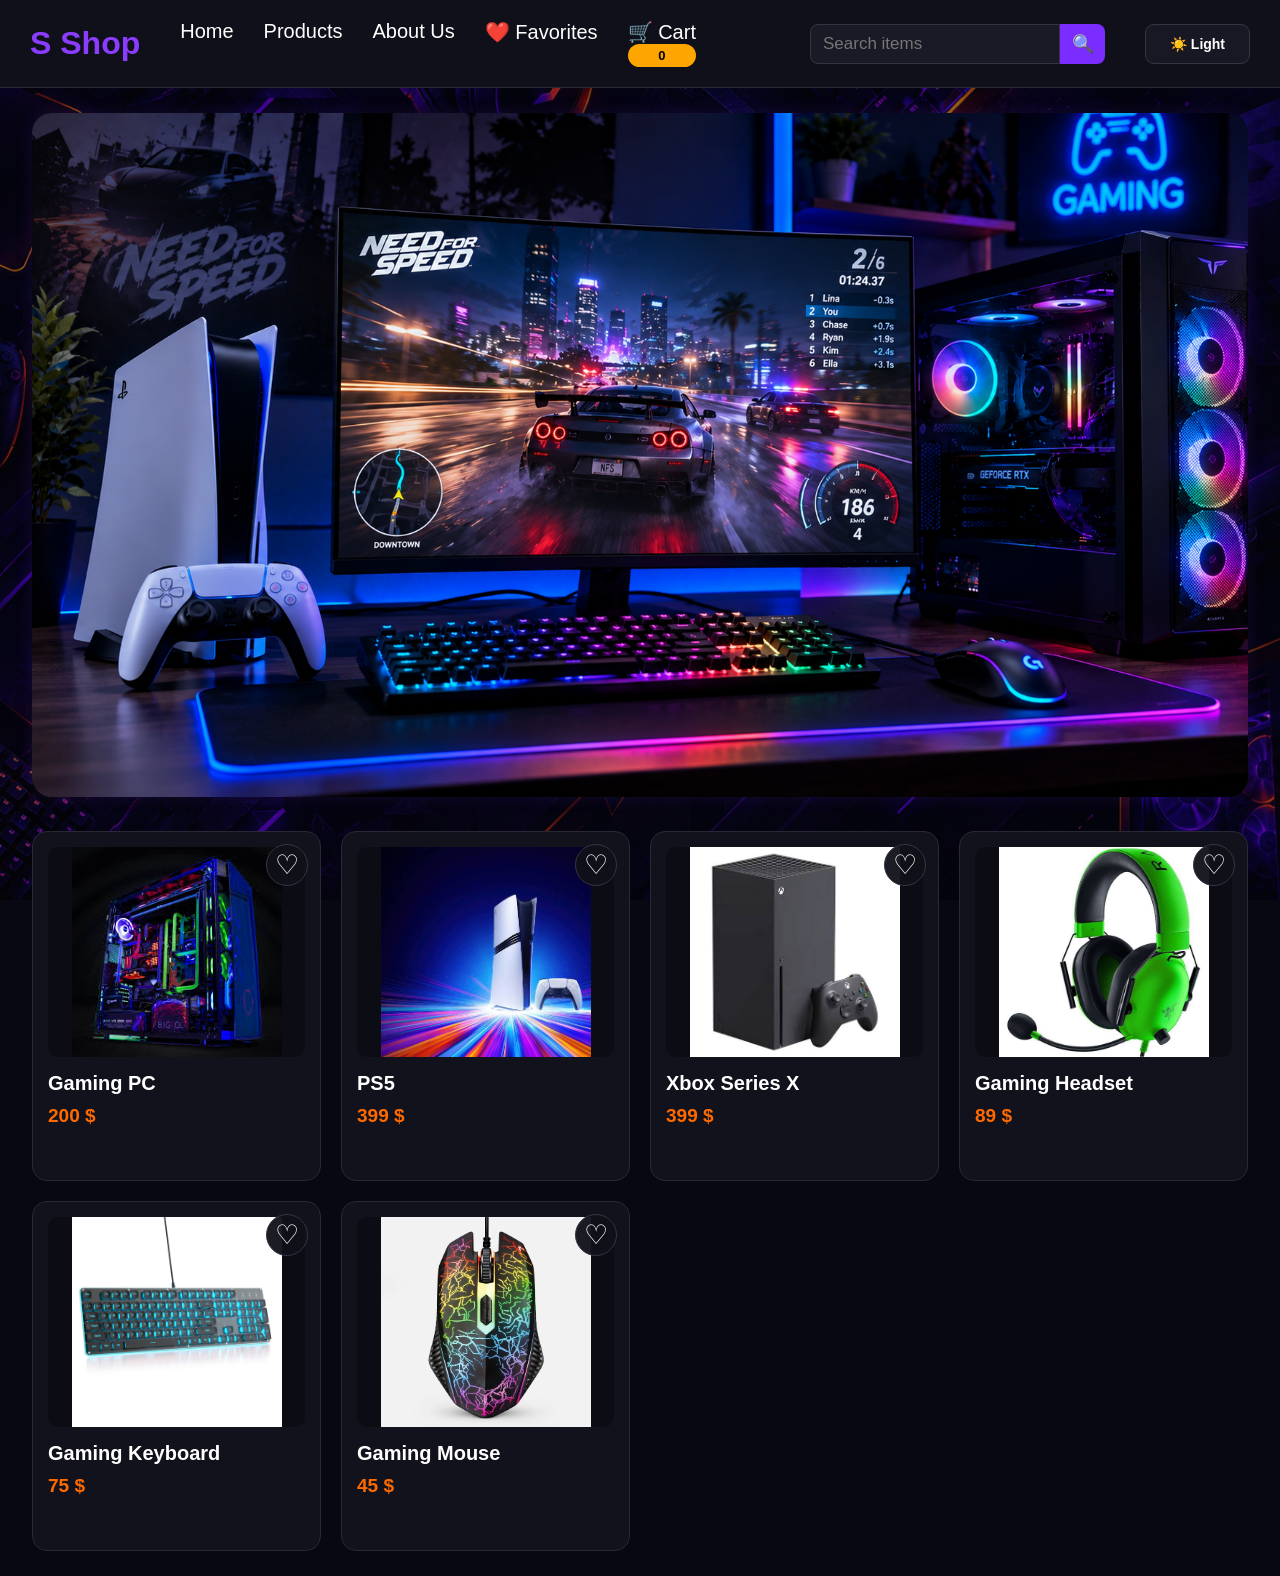
==== index.html @ 045f45ff "Format index.html without minifying code" ====
<!DOCTYPE html>
<html lang="en">

<head>
    <meta charset="UTF-8">
    <meta name="viewport" content="width=device-width, initial-scale=1.0">
    <title>S Shop</title>
    <link rel="stylesheet" href="design.css">
</head>

<body>

    <header class="head">
        <a href="index.html" style="text-decoration: none;">
            <h1>S Shop</h1>
        </a>

        <nav>
            <a href="./index.html">Home</a>
            <a href="./product.html">Products</a>
            <a href="./about.html">About Us</a>
            <a href="./favorite.html">❤️ Favorites</a>
            <a href="./cart.html">
                🛒 Cart
                <span id="cartCount">0</span>
            </a>
        </nav>

        <form class="search-form" id="searchForm">
            <input
                type="search"
                id="searchInput"
                placeholder="Search items"
                autocomplete="off"
            >
            <button type="submit">🔍</button>
        </form>

        <button id="themeToggle" class="theme-toggle" type="button">
            ☀️ Light
        </button>
    </header>

    <main class="main">
        <div>
            <img
                class="hero"
                src="./media/ChatGPT Image Sep 6, 2026, 10_16_27 PM.png"
                alt="S Shop Gaming"
            >
        </div>

        <div class="products" id="products">

            <div
                class="product-card"
                data-name="Gaming PC"
                data-price="200 $"
                data-category="Gaming PC"
                data-description="A powerful gaming PC designed for gaming and everyday use."
                data-stock="In Stock"
                data-rating="4.8"
                data-reviews="124"
                data-shipping="Free Shipping"
                data-warranty="1 Year Warranty"
                data-specs="CPU|High Performance Processor;GPU|Dedicated Gaming Graphics;RAM|16 GB DDR4;Storage|512 GB SSD;Cooling|High Airflow Cooling"
            >
                <button class="favorite-button" type="button">♡</button>
                <img src="./media/pc.jpg" alt="Gaming PC">
                <h2>Gaming PC</h2>
                <p class="price">200 $</p>
            </div>

            <div
                class="product-card"
                data-name="PS5"
                data-price="399 $"
                data-category="Console"
                data-description="PlayStation 5 gaming console with powerful performance, fast loading and a huge game library."
                data-stock="In Stock"
                data-rating="4.9"
                data-reviews="286"
                data-shipping="Free Shipping"
                data-warranty="1 Year Warranty"
                data-specs="CPU|8-Core AMD Zen 2;GPU|AMD RDNA 2;Storage|825 GB SSD;Resolution|Up to 4K;Features|Ray Tracing"
            >
                <button class="favorite-button" type="button">♡</button>
                <img src="./media/PS5.jpg" alt="PS5">
                <h2>PS5</h2>
                <p class="price">399 $</p>
            </div>

            <div
                class="product-card"
                data-name="Xbox Series X"
                data-price="399 $"
                data-category="Console"
                data-description="Xbox Series X with high performance, fast loading and an excellent gaming experience."
                data-stock="In Stock"
                data-rating="4.8"
                data-reviews="211"
                data-shipping="Free Shipping"
                data-warranty="1 Year Warranty"
                data-specs="CPU|8-Core AMD Zen 2;GPU|AMD RDNA 2;Storage|1 TB NVMe SSD;Resolution|Up to 4K;Features|Quick Resume"
            >
                <button class="favorite-button" type="button">♡</button>
                <img src="./media/xbox.jpg" alt="Xbox Series X">
                <h2>Xbox Series X</h2>
                <p class="price">399 $</p>
            </div>

            <div
                class="product-card"
                data-name="Gaming Headset"
                data-price="89 $"
                data-category="Headset"
                data-description="Gaming headset with clear sound, immersive audio and a comfortable design for long gaming sessions."
                data-stock="In Stock"
                data-rating="4.7"
                data-reviews="98"
                data-shipping="Free Shipping"
                data-warranty="1 Year Warranty"
                data-specs="Audio|Stereo Gaming Audio;Connection|3.5 mm / USB;Microphone|Built-in Mic;Lighting|RGB;Comfort|Padded Ear Cups"
            >
                <button class="favorite-button" type="button">♡</button>
                <img src="./media/Headset.jpg" alt="Gaming Headset">
                <h2>Gaming Headset</h2>
                <p class="price">89 $</p>
            </div>

            <div
                class="product-card"
                data-name="Gaming Keyboard"
                data-price="75 $"
                data-category="Keyboard"
                data-description="Mechanical gaming keyboard with RGB lighting, responsive keys and a durable gaming-focused design."
                data-stock="In Stock"
                data-rating="4.8"
                data-reviews="143"
                data-shipping="Free Shipping"
                data-warranty="1 Year Warranty"
                data-specs="Switch|Mechanical;Connection|USB;Lighting|RGB;Layout|Full Size;Keys|Anti-Ghosting"
            >
                <button class="favorite-button" type="button">♡</button>
                <img src="./media/keyboard.jpg" alt="Gaming Keyboard">
                <h2>Gaming Keyboard</h2>
                <p class="price">75 $</p>
            </div>

            <div
                class="product-card"
                data-name="Gaming Mouse"
                data-price="45 $"
                data-category="Mouse"
                data-description="Gaming mouse with an accurate sensor, fast response and a comfortable design for competitive and casual gaming."
                data-stock="In Stock"
                data-rating="4.6"
                data-reviews="87"
                data-shipping="Free Shipping"
                data-warranty="1 Year Warranty"
                data-specs="Sensor|High Precision Sensor;DPI|Up to 6400 DPI;Connection|USB;Buttons|6 Buttons;Lighting|RGB"
            >
                <button class="favorite-button" type="button">♡</button>
                <img src="./media/mouse.jpg" alt="Gaming Mouse">
                <h2>Gaming Mouse</h2>
                <p class="price">45 $</p>
            </div>

        </div>
    </main>

    <div class="popup" id="productPopup" aria-hidden="true">
        <div class="popup-content" role="dialog" aria-modal="true">

            <button class="close-popup" id="closePopup" type="button">✕</button>

            <div class="popup-gallery">
                <div class="popup-image-wrap">
                    <img id="popupImage" src="" alt="Product">
                </div>

                <div class="popup-mini-info">
                    <span class="popup-badge">S SHOP PRODUCT</span>
                    <span class="popup-stock" id="popupStock">● In Stock</span>
                </div>
            </div>

            <div class="popup-info">

                <div class="popup-heading">
                    <div>
                        <p class="popup-category-label" id="popupCategory"></p>
                        <h2 id="popupName"></h2>
                    </div>

                    <div class="popup-rating-summary">
                        <strong id="popupRating">0</strong>
                        <span>★</span>
                        <small id="popupReviews">(0 reviews)</small>
                    </div>
                </div>

                <p class="popup-price" id="popupPrice"></p>
                <p class="popup-description" id="popupDescription"></p>

                <div class="popup-service-row">

                    <div class="service-card">
                        <span>🚚</span>
                        <div>
                            <strong id="popupShipping">Free Shipping</strong>
                            <small>Fast delivery</small>
                        </div>
                    </div>

                    <div class="service-card">
                        <span>🛡️</span>
                        <div>
                            <strong id="popupWarranty">Warranty</strong>
                            <small>Product protection</small>
                        </div>
                    </div>

                    <div class="service-card">
                        <span>🔒</span>
                        <div>
                            <strong>Secure Payment</strong>
                            <small>Safe checkout</small>
                        </div>
                    </div>

                </div>

                <section class="specifications">
                    <div class="section-title">
                        <h3>⚙ Specifications</h3>
                        <span>Product Details</span>
                    </div>

                    <div class="spec-grid" id="popupSpecs"></div>
                </section>

                <section class="rating-section">
                    <div class="section-title">
                        <h3>⭐ Rate this product</h3>
                        <span id="ratingText">No rating yet</span>
                    </div>

                    <div class="stars" id="ratingStars">
                        <button type="button" data-rating="1">★</button>
                        <button type="button" data-rating="2">★</button>
                        <button type="button" data-rating="3">★</button>
                        <button type="button" data-rating="4">★</button>
                        <button type="button" data-rating="5">★</button>
                    </div>
                </section>

                <div class="popup-actions">
                    <button
                        class="favorite-popup-button"
                        id="favoritePopupButton"
                        type="button"
                    >
                        ♡ Add to Favorites
                    </button>

                    <button
                        class="buy-button"
                        id="addToCartButton"
                        type="button"
                    >
                        🛒 Add to Cart
                    </button>
                </div>

                <div class="popup-bottom-note">
                    <span>✓ Genuine Product</span>
                    <span>✓ Easy Returns</span>
                    <span>✓ Customer Support</span>
                </div>

            </div>
        </div>
    </div>

    <script>
const products = document.querySelectorAll(".product-card");
const popup = document.getElementById("productPopup");
const cartCount = document.getElementById("cartCount");
const pi = (id) => document.getElementById(id);

const popupImage = pi("popupImage");
const popupName = pi("popupName");
const popupPrice = pi("popupPrice");
const popupCategory = pi("popupCategory");
const popupDescription = pi("popupDescription");
const popupStock = pi("popupStock");
const popupRating = pi("popupRating");
const popupReviews = pi("popupReviews");
const popupShipping = pi("popupShipping");
const popupWarranty = pi("popupWarranty");
const popupSpecs = pi("popupSpecs");
const favoritePopupButton = pi("favoritePopupButton");
const addToCartButton = pi("addToCartButton");
const ratingText = pi("ratingText");
const stars = document.querySelectorAll("#ratingStars button");

let favorites = JSON.parse(localStorage.getItem("sShopFavorites")) || [];
let cart = JSON.parse(localStorage.getItem("sShopCart")) || [];
let ratings = JSON.parse(localStorage.getItem("sShopRatings")) || {};
let current = null;

function fav(name) {
    return favorites.some((item) =>
        typeof item === "string" ? item === name : item.name === name
    );
}

function updateFav() {
    products.forEach((product) => {
        const active = fav(product.dataset.name);
        const button = product.querySelector(".favorite-button");

        button.textContent = active ? "♥" : "♡";
        button.classList.toggle("favorite-active", active);
    });

    if (current) {
        const active = fav(current.dataset.name);

        favoritePopupButton.textContent = active
            ? "♥ Remove from Favorites"
            : "♡ Add to Favorites";

        favoritePopupButton.classList.toggle("favorite-active", active);
    }
}

function toggleFav(product) {
    const name = product.dataset.name;

    if (fav(name)) {
        favorites = favorites.filter((item) =>
            typeof item === "string" ? item !== name : item.name !== name
        );
    } else {
        favorites.push({
            name,
            price: product.dataset.price,
            category: product.dataset.category,
            description: product.dataset.description,
            image: product.querySelector("img").src
        });
    }

    localStorage.setItem("sShopFavorites", JSON.stringify(favorites));
    updateFav();
}

function renderSpecs(product) {
    popupSpecs.innerHTML = "";

    (product.dataset.specs || "").split(";").forEach((spec) => {
        const parts = spec.split("|");
        const item = document.createElement("div");

        item.className = "spec-item";
        item.innerHTML = "<span></span><strong></strong>";

        item.firstChild.textContent = parts[0];
        item.lastChild.textContent = parts.slice(1).join("|");

        popupSpecs.appendChild(item);
    });
}

function updateRating() {
    if (!current) {
        return;
    }

    const rating = Number(ratings[current.dataset.name] || 0);

    stars.forEach((star) => {
        star.classList.toggle(
            "active",
            Number(star.dataset.rating) <= rating
        );
    });

    ratingText.textContent = rating
        ? `Your rating: ${rating} / 5`
        : "No rating yet";
}

function openProduct(product) {
    current = product;

    popupImage.src = product.querySelector("img").src;
    popupName.textContent = product.dataset.name;
    popupPrice.textContent = product.dataset.price;
    popupCategory.textContent = "Category / " + product.dataset.category;
    popupDescription.textContent = product.dataset.description;
    popupStock.textContent = "● " + (product.dataset.stock || "In Stock");
    popupRating.textContent = product.dataset.rating || "0";
    popupReviews.textContent = "(" + (product.dataset.reviews || "0") + " reviews)";
    popupShipping.textContent =
        product.dataset.shipping || "Standard Shipping";
    popupWarranty.textContent =
        product.dataset.warranty || "Warranty Included";

    renderSpecs(product);
    updateFav();
    updateRating();

    popup.classList.add("active");
    popup.setAttribute("aria-hidden", "false");
    document.body.classList.add("popup-open");
}

function closePopup() {
    popup.classList.remove("active");
    popup.setAttribute("aria-hidden", "true");
    document.body.classList.remove("popup-open");
    current = null;
}

products.forEach((product) => {
    product.onclick = () => openProduct(product);

    product.querySelector(".favorite-button").onclick = (event) => {
        event.stopPropagation();
        toggleFav(product);
    };
});

favoritePopupButton.onclick = (event) => {
    event.stopPropagation();

    if (current) {
        toggleFav(current);
    }
};

stars.forEach((star) => {
    star.onclick = (event) => {
        event.stopPropagation();

        if (current) {
            ratings[current.dataset.name] = Number(star.dataset.rating);

            localStorage.setItem(
                "sShopRatings",
                JSON.stringify(ratings)
            );

            updateRating();
        }
    };
});

addToCartButton.onclick = (event) => {
    event.stopPropagation();

    if (!current) {
        return;
    }

    const oldItem = cart.find(
        (item) => item.name === current.dataset.name
    );

    if (oldItem) {
        oldItem.quantity++;
    } else {
        cart.push({
            name: current.dataset.name,
            price: current.dataset.price,
            category: current.dataset.category,
            description: current.dataset.description,
            image: current.querySelector("img").src,
            quantity: 1
        });
    }

    localStorage.setItem("sShopCart", JSON.stringify(cart));

    cartCount.textContent = cart.reduce(
        (total, item) => total + (Number(item.quantity) || 0),
        0
    );

    const originalText = addToCartButton.textContent;

    addToCartButton.textContent = "✓ Added to Cart";

    setTimeout(() => {
        addToCartButton.textContent = originalText;
    }, 1200);
};

pi("closePopup").onclick = closePopup;

popup.onclick = (event) => {
    if (event.target === popup) {
        closePopup();
    }
};

document.addEventListener("keydown", (event) => {
    if (
        event.key === "Escape" &&
        popup.classList.contains("active")
    ) {
        closePopup();
    }
});

cartCount.textContent = cart.reduce(
    (total, item) => total + (Number(item.quantity) || 0),
    0
);

updateFav();

document.getElementById("searchForm").onsubmit = (event) => {
    event.preventDefault();

    const query = document.getElementById("searchInput").value.trim();

    location.href = query
        ? "product.html?search=" + encodeURIComponent(query)
        : "product.html";
};
    </script>

    <script src="theme.js"></script>

</body>
</html>
---- design.css ----
/* =========================
   GENERAL
========================= */

* {
    box-sizing: border-box;
}

html {
    scroll-behavior: smooth;
    min-height: 100%;
    background-color: #080812;
    background-image:
        linear-gradient(rgba(8, 8, 18, 0.38), rgba(8, 8, 18, 0.38)),
        url("./media/background.png");
    background-size: cover;
    background-position: center;
    background-repeat: no-repeat;
    background-attachment: fixed;
}

body {
    margin: 0;
    padding: 0;
    min-height: 100vh;
    background: transparent;
    color: white;
    font-family: Arial, sans-serif;
}

body.popup-open {
    overflow: hidden;
}

/* =========================
   HEADER
========================= */

.head {
    display: flex;
    align-items: center;
    gap: 40px;
    padding: 20px 30px;
    background-color: #10101a;
    border-bottom: 1px solid #292936;
}

.head h1 {
    margin: 0;
    font-size: 32px;
    color: #8b3dff;
}

.head nav {
    display: flex;
    gap: 30px;
}

.head nav a {
    color: white;
    text-decoration: none;
    font-size: 20px;
    transition: color 0.15s ease;
}

.head nav a:hover {
    color: #ff6a00;
}

/* =========================
   SEARCH
========================= */

.search-form {
    margin-left: auto;
    display: flex;
    align-items: center;
}

.search-form input {
    width: 250px;
    height: 40px;
    padding: 8px 12px;
    font-size: 17px;
    color: white;
    background-color: #1a1a26;
    border: 1px solid #343445;
    border-radius: 8px 0 0 8px;
    outline: none;
}

.search-form input:focus {
    border-color: #8b3dff;
}

.search-form button {
    width: 45px;
    height: 40px;
    font-size: 18px;
    color: white;
    background-color: #7b2cff;
    border: none;
    border-radius: 0 8px 8px 0;
    cursor: pointer;
    transition: background-color 0.15s ease;
}

.search-form button:hover {
    background-color: #ff6a00;
}

/* =========================
   MAIN
========================= */

main,
.main {
    width: 95%;
    max-width: 1500px;
    margin: 25px auto;
}

/* =========================
   HERO
========================= */

.hero {
    width: 100%;
    overflow: hidden;
    border-radius: 20px;
    box-shadow: 0 0 18px rgba(139, 61, 255, 0.12);
}

.hero img {
    display: block;
    width: 100%;
    height: 500px;
    object-fit: cover;
    border-radius: 20px;
    transition: transform 0.2s ease;
}

.hero img:hover {
    transform: scale(1.01);
}

/* =========================
   PRODUCTS
========================= */

.products {
    display: grid;
    grid-template-columns: repeat(auto-fit, minmax(230px, 1fr));
    gap: 20px;
    margin-top: 30px;
}

.product-card {
    position: relative;
    height: 350px;
    padding: 15px;
    display: flex;
    flex-direction: column;
    background-color: #12121c;
    border: 1px solid #292936;
    border-radius: 15px;
    overflow: hidden;
    cursor: pointer;
    transition: transform 0.18s ease, border-color 0.18s ease;
}

.product-card:hover {
    transform: translateY(-5px);
    border-color: #8b3dff;
    box-shadow: 0 0 14px rgba(138, 43, 226, 0.35);
}

.product-card img {
    width: 100%;
    height: 210px;
    object-fit: contain;
    background-color: #0c0c14;
    border-radius: 10px;
    transition: transform 0.18s ease;
}

.product-card:hover img {
    transform: scale(1.03);
}

.product-card h2 {
    margin: 15px 0 0;
    font-size: 20px;
    color: white;
}

.product-card .price {
    margin: 10px 0 0;
    font-size: 19px;
    font-weight: bold;
    color: #ff6a00;
}

/* =========================
   FAVORITE BUTTON
========================= */

.favorite-button {
    position: absolute;
    top: 12px;
    right: 12px;
    width: 42px;
    height: 42px;
    display: flex;
    align-items: center;
    justify-content: center;
    padding: 0;
    border: 1px solid #343445;
    border-radius: 50%;
    background: rgba(16, 16, 26, 0.95);
    color: white;
    font-size: 27px;
    line-height: 1;
    cursor: pointer;
    z-index: 50;
    transition: transform 0.15s ease, background-color 0.15s ease,
        border-color 0.15s ease, color 0.15s ease;
}

.favorite-button:hover {
    background: #7b2cff;
    border-color: #8a2be2;
    transform: scale(1.06);
}

.favorite-button.favorite-active {
    background: #181824;
    border-color: #ff3b3b;
    color: #ff3b3b;
    text-shadow: 0 0 6px rgba(255, 59, 59, 0.55);
}

.favorite-button.favorite-active:hover {
    background: #7b2cff;
    border-color: #ff3b3b;
    color: #ff3b3b;
    transform: scale(1.06);
}

.favorite-button:active {
    transform: scale(0.92);
}

/* =========================
   CATEGORY MENU
========================= */

.products-menu {
    position: relative;
    display: inline-block;
    font-size: xx-large;
    font-weight: bolder;
    text-align: left;
}

.products-btn {
    padding: 10px;
    background: none;
    border: none;
    color: white;
    font-size: x-large;
    font-weight: bold;
    text-align: left;
    cursor: pointer;
}

.products-panel {
    display: none;
    position: absolute;
    top: 100%;
    left: 0;
    width: 190px;
    padding: 8px;
    background: #11111c;
    border: 1px solid #8a2be2;
    border-radius: 10px;
    box-shadow: 0 0 12px rgba(138, 43, 226, 0.25);
    z-index: 1000;
}

.products-panel a {
    display: block;
    padding: 10px;
    color: white;
    font-size: large;
    text-decoration: none;
    border-radius: 7px;
}

.products-panel a:hover {
    background: #8a2be2;
}

.products-panel.show {
    display: block;
}

/* =========================
   LARGE PRODUCT POPUP
========================= */

.popup {
    position: fixed;
    inset: 0;
    width: 100%;
    height: 100%;
    display: none;
    justify-content: center;
    align-items: center;
    padding: 30px;
    background: rgba(0, 0, 0, 0.86);
    z-index: 9999;
}

.popup.active {
    display: flex;
}

.popup-content {
    position: relative;
    width: min(1120px, 94vw);
    max-height: 92vh;
    display: grid;
    grid-template-columns: 390px minmax(0, 1fr);
    gap: 34px;
    padding: 38px;
    overflow-y: auto;
    background: linear-gradient(145deg, #151522, #0e0e17);
    border: 2px solid #8a2be2;
    border-radius: 24px;
    color: white;
    box-shadow: 0 0 28px rgba(138, 43, 226, 0.5);
    animation: popupOpen 0.2s ease;
}

.popup-content::-webkit-scrollbar {
    width: 8px;
}

.popup-content::-webkit-scrollbar-track {
    background: #0b0b12;
    border-radius: 10px;
}

.popup-content::-webkit-scrollbar-thumb {
    background: #6f2bdc;
    border-radius: 10px;
}

@keyframes popupOpen {
    from {
        opacity: 0;
        transform: scale(0.94) translateY(10px);
    }

    to {
        opacity: 1;
        transform: scale(1) translateY(0);
    }
}

.popup-gallery {
    min-width: 0;
}

.popup-image-wrap {
    width: 100%;
    height: 390px;
    display: flex;
    align-items: center;
    justify-content: center;
    padding: 18px;
    background: radial-gradient(circle at center, #252536 0%, #101019 70%);
    border: 1px solid #303044;
    border-radius: 20px;
}

.popup-content > .popup-gallery img,
.popup-image-wrap img {
    width: 100%;
    height: 100%;
    object-fit: contain;
    border-radius: 14px;
}

.popup-mini-info {
    display: flex;
    justify-content: space-between;
    align-items: center;
    gap: 10px;
    margin-top: 14px;
}

.popup-badge {
    padding: 6px 10px;
    border: 1px solid #53328d;
    border-radius: 999px;
    background: rgba(123, 44, 255, 0.12);
    color: #c39cff;
    font-size: 11px;
    font-weight: bold;
    letter-spacing: 0.8px;
}

.popup-stock {
    color: #6cff9b;
    font-size: 13px;
    font-weight: bold;
}

.popup-info {
    min-width: 0;
}

.popup-heading {
    display: flex;
    align-items: flex-start;
    justify-content: space-between;
    gap: 20px;
}

.popup-category-label {
    margin: 0 0 7px;
    color: #b56cff;
    font-size: 14px;
    font-weight: bold;
}

.popup-info h2 {
    margin: 0;
    font-size: clamp(30px, 4vw, 42px);
    line-height: 1.1;
    color: white;
    text-shadow: 0 0 8px rgba(138, 43, 226, 0.7);
}

.popup-rating-summary {
    min-width: 125px;
    padding: 10px 13px;
    text-align: center;
    background: #191925;
    border: 1px solid #343445;
    border-radius: 12px;
}

.popup-rating-summary strong {
    font-size: 22px;
}

.popup-rating-summary span {
    color: #ffd700;
    font-size: 21px;
}

.popup-rating-summary small {
    display: block;
    margin-top: 3px;
    color: #999;
    font-size: 11px;
}

.popup-price {
    margin: 18px 0 12px;
    font-size: 32px;
    font-weight: bold;
    color: #ff6a00;
}

.popup-description {
    margin: 0;
    color: #d3d3dc;
    font-size: 16px;
    line-height: 1.7;
}

.popup-service-row {
    display: grid;
    grid-template-columns: repeat(3, 1fr);
    gap: 10px;
    margin-top: 22px;
}

.service-card {
    min-height: 70px;
    display: flex;
    align-items: center;
    gap: 10px;
    padding: 12px;
    background: #171722;
    border: 1px solid #292936;
    border-radius: 12px;
}

.service-card > span {
    font-size: 22px;
}

.service-card strong {
    display: block;
    color: white;
    font-size: 12px;
}

.service-card small {
    display: block;
    margin-top: 4px;
    color: #8e8e9c;
    font-size: 10px;
}

.specifications {
    margin-top: 22px;
}

.section-title {
    display: flex;
    align-items: center;
    justify-content: space-between;
    gap: 15px;
    margin-bottom: 11px;
}

.section-title h3 {
    margin: 0;
    font-size: 18px;
}

.section-title > span {
    color: #8f8f9d;
    font-size: 12px;
}

.spec-grid {
    display: grid;
    grid-template-columns: repeat(2, minmax(0, 1fr));
    gap: 8px;
}

.spec-item {
    display: flex;
    justify-content: space-between;
    align-items: center;
    gap: 15px;
    min-height: 45px;
    padding: 9px 12px;
    background: #151520;
    border: 1px solid #292936;
    border-radius: 9px;
}

.spec-item span {
    color: #91919e;
    font-size: 12px;
}

.spec-item strong {
    color: #f1f1f5;
    font-size: 12px;
    text-align: right;
}

.close-popup {
    position: absolute;
    top: 14px;
    right: 15px;
    width: 42px;
    height: 42px;
    border: 1px solid #343445;
    border-radius: 50%;
    background: rgba(10, 10, 16, 0.85);
    color: white;
    font-size: 23px;
    cursor: pointer;
    z-index: 20;
    transition: background-color 0.15s ease, transform 0.15s ease,
        border-color 0.15s ease;
}

.close-popup:hover {
    background: #8a2be2;
    border-color: #a765ff;
    transform: rotate(90deg);
}

/* =========================
   RATING
========================= */

.rating-section {
    margin-top: 20px;
    padding: 15px;
    border-radius: 12px;
    background: rgba(255, 255, 255, 0.05);
    text-align: center;
}

.rating-section .section-title {
    margin-bottom: 8px;
}

.rating-section h3 {
    color: white;
    font-size: 18px;
}

.stars {
    display: flex;
    justify-content: center;
    gap: 5px;
}

.stars button {
    border: none;
    background: transparent;
    color: #555;
    font-size: 31px;
    cursor: pointer;
    padding: 0;
    transition: color 0.2s ease, transform 0.2s ease;
}

.stars button:hover {
    color: #ffd700;
    transform: scale(1.15);
}

.stars button.active {
    color: #ffd700;
}

#ratingText {
    margin: 0;
    color: #aaa;
    font-size: 13px;
}

/* =========================
   POPUP ACTIONS
========================= */

.popup-actions {
    display: grid;
    grid-template-columns: 1fr 1fr;
    gap: 10px;
    width: 100%;
    margin-top: 16px;
    
}

.buy-button,
.favorite-popup-button {
    min-height: 50px;
    padding: 12px 18px;
    border-radius: 9px;
    font-size: 15px;
    font-weight: bold;
    cursor: pointer;
    transition: background-color 0.15s ease, color 0.15s ease,
        border-color 0.15s ease, transform 0.15s ease;
}

.buy-button {
    border: none;
    background: orange;
    color: black;
}

.buy-button:hover {
    background: #8a2be2;
    color: white;
    transform: translateY(-2px);
}

.buy-button.cart-added {
    background: #4be37a;
    color: #07100a;
}

.favorite-popup-button {
    border: 1px solid #343445;
    background: #181824;
    color: white;
}

.favorite-popup-button:hover,
.favorite-popup-button.favorite-active {
    background: #7b2cff;
    border-color: #8a2be2;
    color: white;
    transform: translateY(-2px);
}

.popup-bottom-note {
    display: flex;
    flex-wrap: wrap;
    justify-content: center;
    gap: 16px;
    margin-top: 14px;
    color: #8f8f9d;
    font-size: 11px;
}

/* =========================
   SHOPPING CART LINK
========================= */

.cart-link {
    display: flex;
    align-items: center;
    gap: 7px;
    padding: 9px 14px;
    color: white;
    text-decoration: none;
    font-size: 17px;
    font-weight: bold;
    background: #181824;
    border: 1px solid #343445;
    border-radius: 9px;
    transition: background-color 0.15s ease, border-color 0.15s ease,
        transform 0.15s ease;
}

.cart-link:hover {
    color: white;
    background: #7b2cff;
    border-color: #8a2be2;
    transform: translateY(-2px);
}

#cartCount {
    min-width: 23px;
    height: 23px;
    display: flex;
    align-items: center;
    justify-content: center;
    padding: 0 6px;
    background: orange;
    color: black;
    border-radius: 50px;
    font-size: 13px;
    font-weight: bold;
}

/* =========================
   NO RESULTS
========================= */

.no-results {
    display: none;
    font-size: xx-large;
    text-align: center;
    padding: 50px 10px;
}

/* =========================
   CART
========================= */

.cart-main {
    width: 95%;
    max-width: 1200px;
    margin: 40px auto;
}

.cart-title {
    margin-bottom: 30px;
    font-size: 35px;
    color: white;
    text-shadow: 0 0 8px #8a2be2;
}

.cart-items {
    display: flex;
    flex-direction: column;
    gap: 18px;
}

.cart-item {
    min-height: 130px;
    display: flex;
    align-items: center;
    gap: 20px;
    padding: 18px;
    background: #12121c;
    border: 1px solid #292936;
    border-radius: 15px;
    transition: border-color 0.15s ease, transform 0.15s ease;
}

.cart-item:hover {
    border-color: #8a2be2;
    transform: translateY(-2px);
    box-shadow: 0 0 12px rgba(138, 43, 226, 0.2);
}

.cart-item-image {
    width: 110px;
    height: 100px;
    padding: 7px;
    object-fit: contain;
    background: #0c0c14;
    border-radius: 10px;
}

.cart-item-info {
    flex: 1;
}

.cart-item-info h2 {
    margin: 0 0 8px;
    color: white;
    font-size: 22px;
}

.cart-item-category {
    margin: 0 0 8px;
    color: #b56cff;
    font-size: 14px;
}

.cart-item-price {
    margin: 0;
    color: orange;
    font-size: 18px;
    font-weight: bold;
}

.quantity-control {
    display: flex;
    align-items: center;
    gap: 12px;
}

.quantity-control button {
    width: 35px;
    height: 35px;
    border: 1px solid #8a2be2;
    border-radius: 8px;
    background: #181824;
    color: white;
    font-size: 21px;
    font-weight: bold;
    cursor: pointer;
}

.quantity-control button:hover {
    background: #8a2be2;
}

.quantity-control span {
    min-width: 25px;
    text-align: center;
    color: white;
    font-size: 18px;
    font-weight: bold;
}

.cart-item-total {
    min-width: 100px;
    color: orange;
    font-size: 18px;
    font-weight: bold;
    text-align: center;
}

.remove-cart-item {
    width: 40px;
    height: 40px;
    border: none;
    border-radius: 50%;
    background: transparent;
    color: #aaa;
    font-size: 20px;
    cursor: pointer;
}

.remove-cart-item:hover {
    background: #8a2be2;
    color: white;
    transform: rotate(90deg);
}

.empty-cart {
    min-height: 350px;
    display: none;
    flex-direction: column;
    align-items: center;
    justify-content: center;
    text-align: center;
    background: #12121c;
    border: 1px solid #292936;
    border-radius: 20px;
    padding: 40px;
}

.empty-cart-icon {
    font-size: 65px;
    margin-bottom: 15px;
}

.empty-cart h2 {
    margin: 5px 0;
    color: white;
    font-size: 28px;
}

.empty-cart p {
    color: #aaa;
    font-size: 17px;
    margin-bottom: 25px;
}

.continue-shopping {
    display: inline-block;
    padding: 12px 22px;
    background: #7b2cff;
    color: white;
    border-radius: 9px;
    text-decoration: none;
    font-weight: bold;
}

.continue-shopping:hover {
    background: orange;
    color: black;
    transform: translateY(-2px);
}

.cart-bottom {
    margin-top: 25px;
    padding: 25px;
    background: #11111c;
    border: 1px solid #292936;
    border-radius: 15px;
}

.cart-total {
    display: flex;
    align-items: center;
    justify-content: space-between;
    margin-bottom: 20px;
    font-size: 24px;
    color: white;
}

.cart-total strong {
    color: orange;
    font-size: 28px;
}

.cart-actions {
    display: flex;
    justify-content: flex-end;
    gap: 15px;
}

.clear-cart,
.checkout-button {
    padding: 12px 22px;
    border: none;
    border-radius: 9px;
    font-size: 16px;
    font-weight: bold;
    cursor: pointer;
}

.clear-cart {
    background: #292936;
    color: white;
}

.clear-cart:hover {
    background: #8a2be2;
}

.checkout-button {
    background: orange;
    color: black;
}

.checkout-button:hover {
    background: #8a2be2;
    color: white;
}

/* =========================
   RESPONSIVE
========================= */

@media (max-width: 900px) {
    .head {
        gap: 22px;
    }

    .popup-content {
        grid-template-columns: 320px minmax(0, 1fr);
        gap: 22px;
        padding: 30px;
    }

    .popup-image-wrap {
        height: 320px;
    }

    .popup-service-row {
        grid-template-columns: 1fr;
    }
}

@media (max-width: 700px) {
    .head {
        flex-direction: column;
        gap: 20px;
        padding: 20px;
    }

    .head nav {
        gap: 20px;
        flex-wrap: wrap;
        justify-content: center;
    }

    .search-form {
        width: 100%;
        margin-left: 0;
    }

    .search-form input {
        width: 100%;
    }

    .hero img {
        height: 300px;
    }

    .products {
        grid-template-columns: repeat(2, 1fr);
    }

    .popup {
        padding: 12px;
        align-items: flex-start;
        overflow-y: auto;
    }

    .popup-content {
        width: 96%;
        max-height: 96vh;
        margin: auto 0;
        grid-template-columns: 1fr;
        gap: 18px;
        padding: 24px 18px 20px;
        border-radius: 18px;
    }

    .popup-image-wrap {
        height: 260px;
    }

    .popup-heading {
        display: block;
    }

    .popup-rating-summary {
        width: 100%;
        margin-top: 12px;
    }

    .spec-grid {
        grid-template-columns: 1fr;
    }

    .popup-actions {
        grid-template-columns: 1fr;
    }

    .cart-item {
        flex-wrap: wrap;
    }

    .cart-item-info {
        min-width: calc(100% - 150px);
    }

    .cart-item-total {
        margin-left: auto;
    }

    .cart-actions {
        flex-direction: column;
    }

    .clear-cart,
    .checkout-button {
        width: 100%;
    }
}

@media (max-width: 450px) {
    .products {
        grid-template-columns: 1fr;
    }

    .product-card {
        height: 350px;
    }

    .popup-image-wrap {
        height: 220px;
    }

    .popup-info h2 {
        font-size: 28px;
    }

    .popup-price {
        font-size: 27px;
    }

    .popup-bottom-note {
        gap: 9px;
    }

    .cart-main {
        width: 92%;
    }

    .cart-title {
        font-size: 28px;
    }

    .cart-item {
        padding: 14px;
        gap: 12px;
    }

    .cart-item-image {
        width: 85px;
        height: 80px;
    }

    .cart-item-info h2 {
        font-size: 18px;
    }

    .quantity-control {
        width: 100%;
        justify-content: center;
    }

    .cart-item-total {
        width: 100%;
        margin: 0;
    }
}
.favorite-popup-button {
    border: 1px solid #ff6a00;
    background: #1466fd;
    color: white;
}

.favorite-popup-button:hover,
.favorite-popup-button.favorite-active {
    background: #ff8c3a;
    border-color: #ff8c3a;
    color: white;
    transform: translateY(-2px);
}

/* =========================
   THEME SYSTEM
========================= */
:root { color-scheme: dark; }

html[data-theme="light"] {
    color-scheme: light;
    background-color: #f3f4f8;
    background-image:
        linear-gradient(rgba(245,246,250,.78), rgba(245,246,250,.78)),
        url("./media/background.png");
}

html[data-theme="light"] body { color:#171722; }

html[data-theme="light"] .head {
    background:rgba(255,255,255,.94);
    border-bottom-color:#d9d9e3;
    box-shadow:0 5px 20px rgba(30,30,50,.08);
}
html[data-theme="light"] .head h1,
html[data-theme="light"] .head nav a,
html[data-theme="light"] .products-btn,
html[data-theme="light"] .cart-link { color:#171722; }
html[data-theme="light"] .head nav a:hover { color:#7b2cff; }

html[data-theme="light"] .search-form input {
    color:#171722;
    background:#fff;
    border-color:#d4d4df;
}

html[data-theme="light"] .product-card,
html[data-theme="light"] .cart-item,
html[data-theme="light"] .empty-cart,
html[data-theme="light"] .cart-bottom {
    background:#fff;
    border-color:#dddde7;
    color:#171722;
}

html[data-theme="light"] .product-card h2,
html[data-theme="light"] .cart-title,
html[data-theme="light"] .cart-item-info h2,
html[data-theme="light"] .cart-total,
html[data-theme="light"] .empty-cart h2,
html[data-theme="light"] .quantity-control span { color:#171722; }

html[data-theme="light"] .product-card img,
html[data-theme="light"] .cart-item-image { background:#f0f1f5; }

html[data-theme="light"] .products-panel {
    background:#fff;
    box-shadow:0 8px 25px rgba(30,30,50,.15);
}
html[data-theme="light"] .products-panel a { color:#171722; }
html[data-theme="light"] .products-panel a:hover { color:#fff; }

html[data-theme="light"] .popup { background:rgba(20,20,30,.55); }
html[data-theme="light"] .popup-content {
    background:linear-gradient(145deg,#fff,#f1f2f7);
    color:#171722;
}
html[data-theme="light"] .popup-info h2,
html[data-theme="light"] .service-card strong,
html[data-theme="light"] .section-title h3,
html[data-theme="light"] .spec-item strong,
html[data-theme="light"] .rating-section h3 { color:#171722; }
html[data-theme="light"] .popup-description { color:#4f4f5e; }

html[data-theme="light"] .popup-image-wrap,
html[data-theme="light"] .service-card,
html[data-theme="light"] .spec-item,
html[data-theme="light"] .popup-rating-summary,
html[data-theme="light"] .rating-section {
    background:#f7f7fa;
    border-color:#dedee8;
}

html[data-theme="light"] .popup-stock { color:#16843b; }
html[data-theme="light"] .popup-bottom-note,
html[data-theme="light"] .section-title > span,
html[data-theme="light"] .spec-item span { color:#666675; }

html[data-theme="light"] .close-popup,
html[data-theme="light"] .favorite-button,
html[data-theme="light"] .favorite-popup-button,
html[data-theme="light"] .cart-link,
html[data-theme="light"] .quantity-control button {
    background:#fff;
    color:#171722;
    border-color:#d4d4df;
}

.theme-toggle {
    flex:0 0 auto;
    min-width:105px;
    height:40px;
    padding:0 13px;
    border:1px solid #343445;
    border-radius:9px;
    background:#181824;
    color:#fff;
    font-size:14px;
    font-weight:bold;
    cursor:pointer;
    transition:.2s ease;
}
.theme-toggle:hover { background:#7b2cff; border-color:#8b3dff; transform:translateY(-1px); }

html[data-theme="light"] .theme-toggle {
    background:#fff;
    color:#171722;
    border-color:#d4d4df;
}

@media (max-width:700px) {
    .theme-toggle { width:100%; }
}
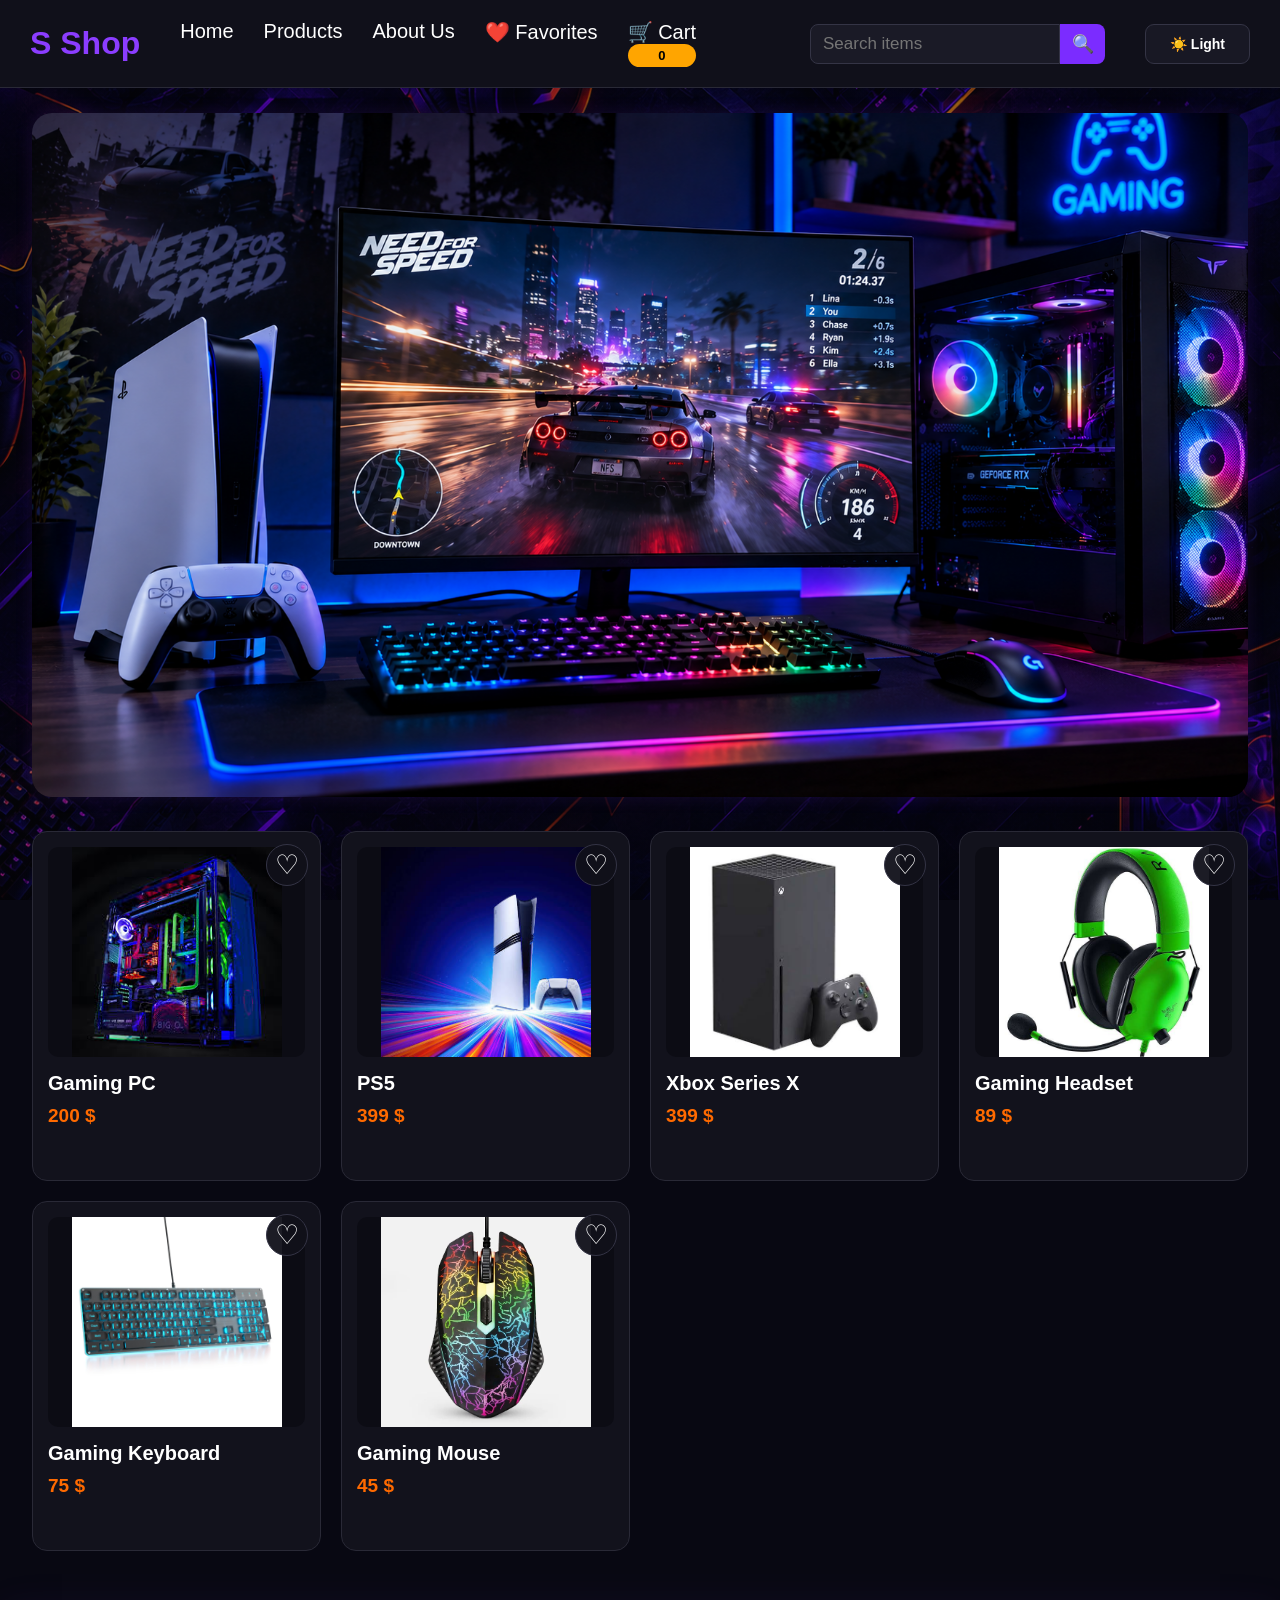
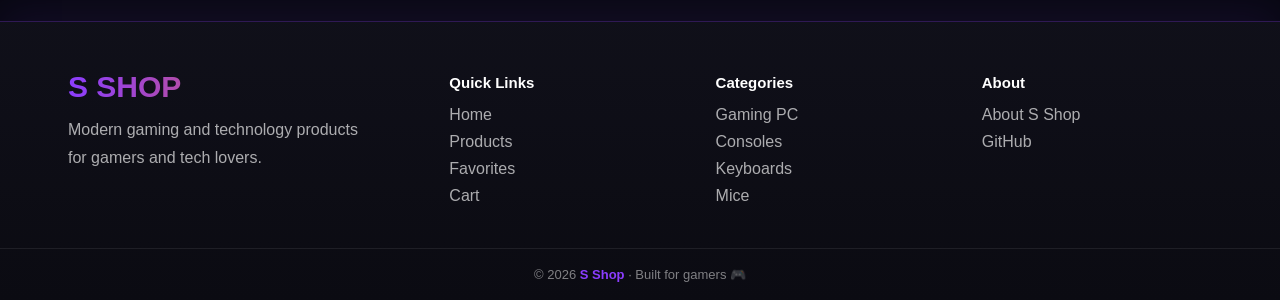
==== commit d3df842b: "Add consistent footer to all S Shop pages" ====
--- a/index.html
+++ b/index.html
@@ -6,6 +6,7 @@
     <meta name="viewport" content="width=device-width, initial-scale=1.0">
     <title>S Shop</title>
     <link rel="stylesheet" href="design.css">
+    <link rel="stylesheet" href="footer.css">
 </head>
 
 <body>
@@ -485,6 +486,9 @@
 
     localStorage.setItem("sShopCart", JSON.stringify(cart));
 
+    // Browser + in-site notification
+    showCartNotification(current.dataset.name);
+
     cartCount.textContent = cart.reduce(
         (total, item) => total + (Number(item.quantity) || 0),
         0
@@ -536,5 +540,41 @@
 
     <script src="theme.js"></script>
 
+
+    <footer class="sshop-footer">
+        <div class="sshop-footer-inner">
+            <div class="sshop-footer-brand">
+                <h2>S SHOP</h2>
+                <p>Modern gaming and technology products for gamers and tech lovers.</p>
+            </div>
+
+            <div class="sshop-footer-column">
+                <h3>Quick Links</h3>
+                <a href="index.html">Home</a>
+                <a href="product.html">Products</a>
+                <a href="favorite.html">Favorites</a>
+                <a href="cart.html">Cart</a>
+            </div>
+
+            <div class="sshop-footer-column">
+                <h3>Categories</h3>
+                <a href="products/computer.html">Gaming PC</a>
+                <a href="products/console.html">Consoles</a>
+                <a href="products/keyboard.html">Keyboards</a>
+                <a href="products/mouse.html">Mice</a>
+            </div>
+
+            <div class="sshop-footer-column">
+                <h3>About</h3>
+                <a href="about.html">About S Shop</a>
+                <a href="https://github.com/SMking73/Sshop" target="_blank" rel="noopener noreferrer">GitHub</a>
+            </div>
+        </div>
+
+        <div class="sshop-footer-bottom">
+            © 2026 <strong>S Shop</strong> · Built for gamers 🎮
+        </div>
+    </footer>
+
 </body>
 </html>
--- a/footer.css
+++ b/footer.css
@@ -0,0 +1,83 @@
+.sshop-footer {
+    margin-top: 70px;
+    background: linear-gradient(180deg, rgba(16, 16, 26, 0.98), rgba(11, 11, 18, 1));
+    border-top: 1px solid rgba(139, 61, 255, 0.28);
+    box-shadow: 0 -12px 40px rgba(139, 61, 255, 0.08);
+    color: #f4f1ff;
+}
+
+.sshop-footer-inner {
+    max-width: 1200px;
+    margin: 0 auto;
+    padding: 48px 28px 34px;
+    display: grid;
+    grid-template-columns: 1.5fr repeat(3, 1fr);
+    gap: 36px;
+}
+
+.sshop-footer-brand h2 {
+    margin: 0 0 12px;
+    font-size: 30px;
+    font-weight: 800;
+    background: linear-gradient(90deg, #8b3dff, #ff6a00);
+    -webkit-background-clip: text;
+    background-clip: text;
+    color: transparent;
+}
+
+.sshop-footer-brand p {
+    margin: 0;
+    max-width: 300px;
+    color: rgba(255, 255, 255, 0.66);
+    line-height: 1.7;
+}
+
+.sshop-footer-column h3 {
+    margin: 4px 0 15px;
+    font-size: 15px;
+    color: #ffffff;
+}
+
+.sshop-footer-column a {
+    display: block;
+    width: fit-content;
+    margin: 9px 0;
+    color: rgba(255, 255, 255, 0.66);
+    text-decoration: none;
+    transition: color 0.2s ease, transform 0.2s ease;
+}
+
+.sshop-footer-column a:hover {
+    color: #ff6a00;
+    transform: translateX(4px);
+}
+
+.sshop-footer-bottom {
+    border-top: 1px solid rgba(255, 255, 255, 0.08);
+    padding: 18px 28px;
+    text-align: center;
+    color: rgba(255, 255, 255, 0.48);
+    font-size: 13px;
+}
+
+.sshop-footer-bottom strong {
+    color: #8b3dff;
+}
+
+@media (max-width: 800px) {
+    .sshop-footer-inner {
+        grid-template-columns: repeat(2, 1fr);
+        gap: 28px;
+    }
+}
+
+@media (max-width: 520px) {
+    .sshop-footer-inner {
+        grid-template-columns: 1fr;
+        padding: 38px 20px 28px;
+    }
+
+    .sshop-footer-bottom {
+        padding: 16px 20px;
+    }
+}
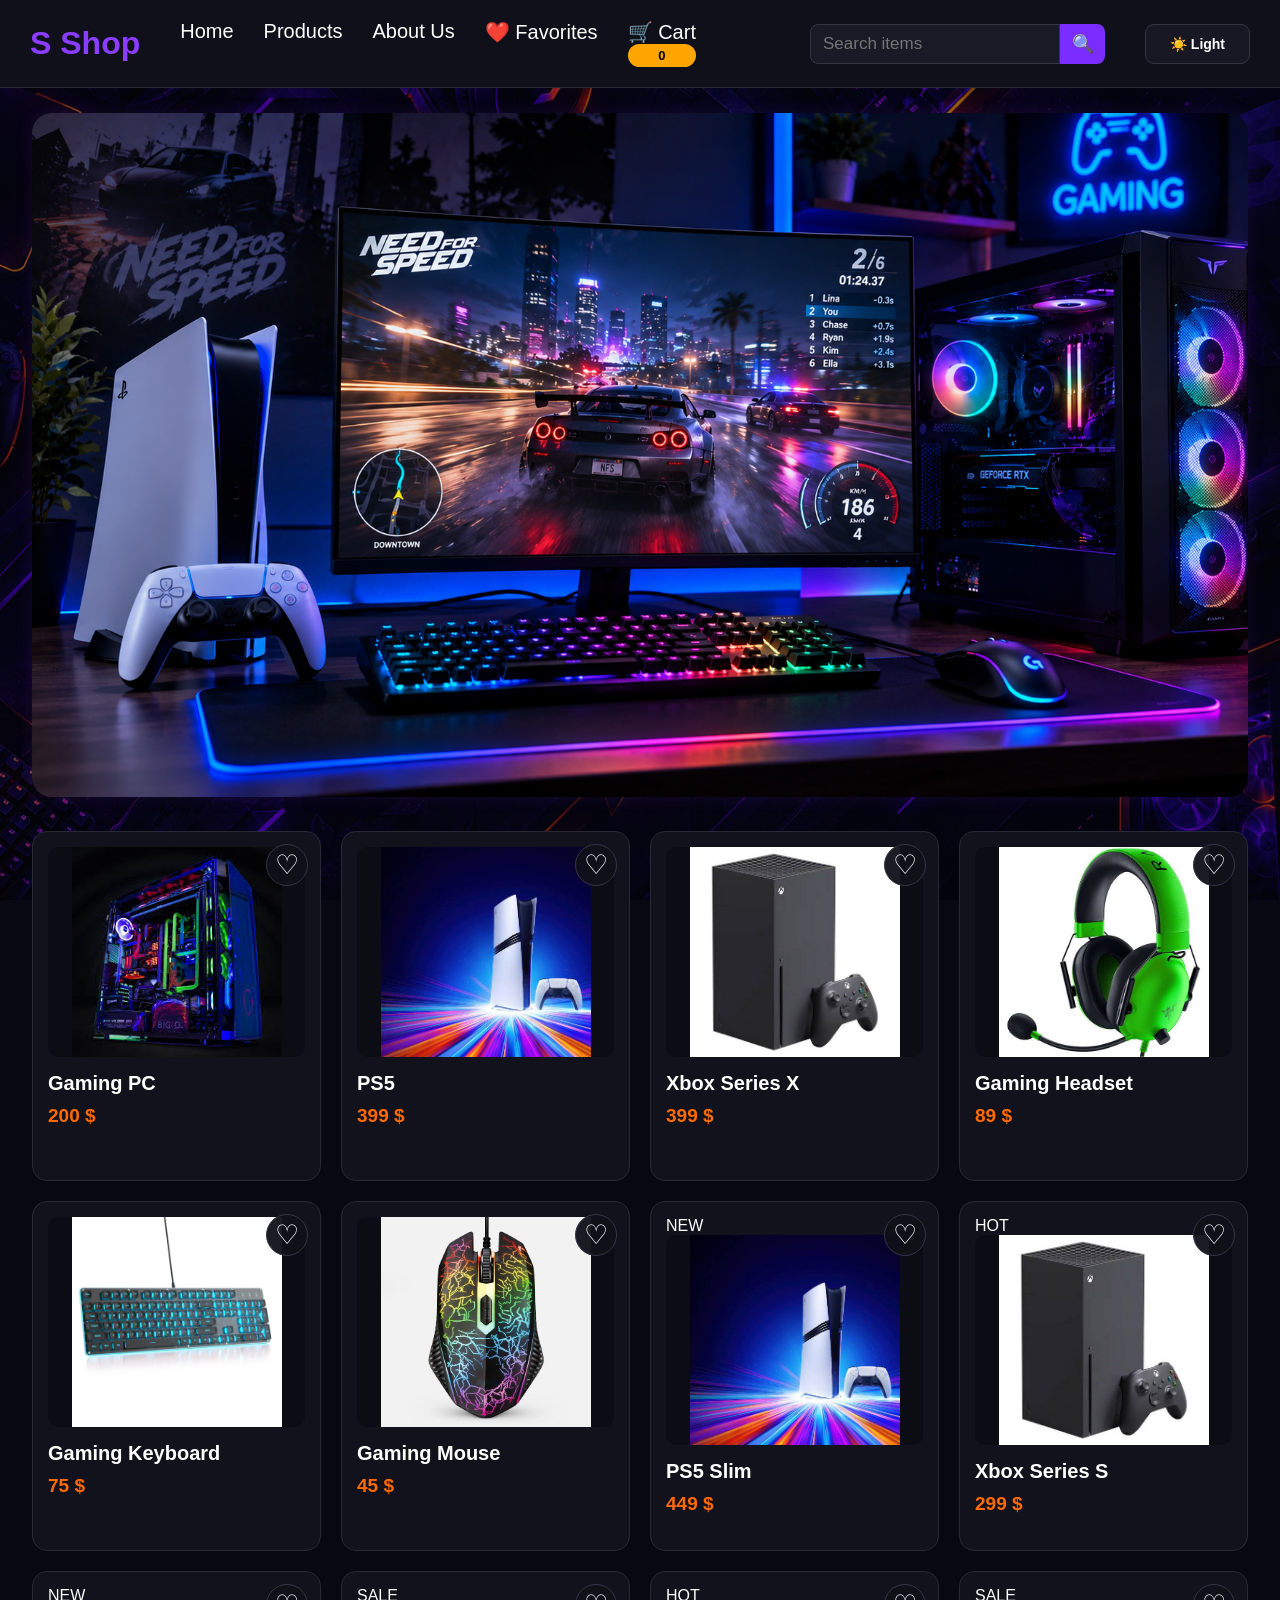
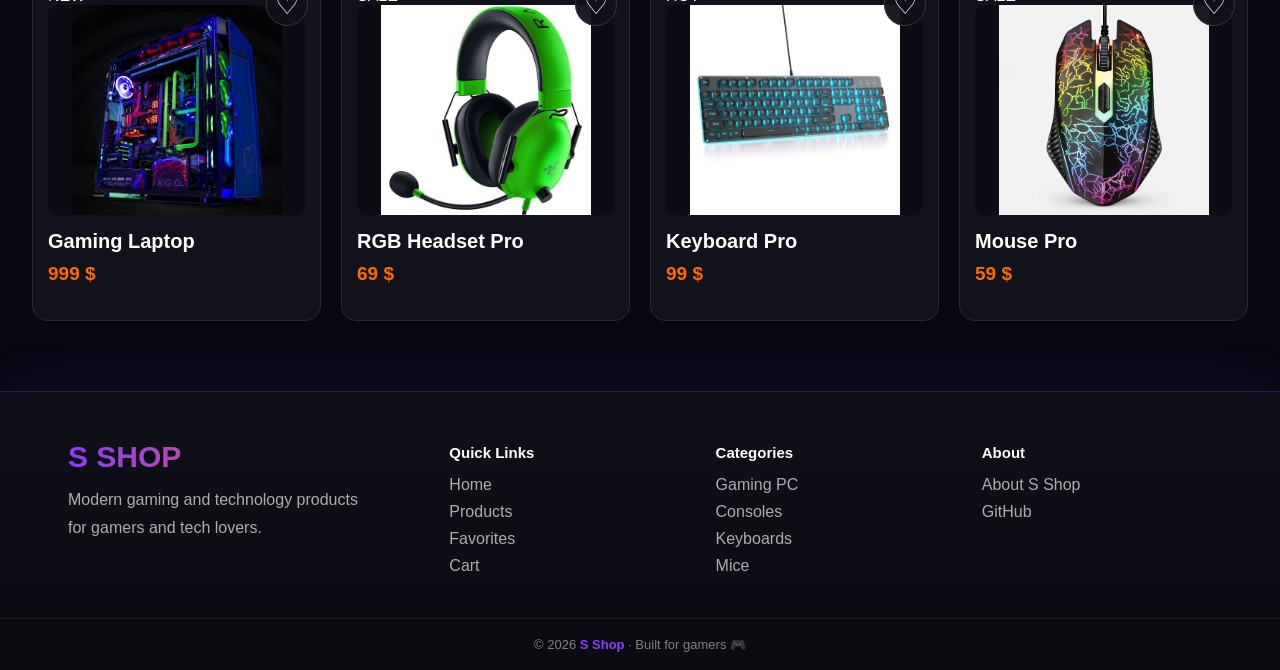
==== commit 4bcfc319: "Upgrade SShop home with new products" ====
--- a/index.html
+++ b/index.html
@@ -167,6 +167,31 @@
                 <p class="price">45 $</p>
             </div>
 
+        
+            <div class="product-card product-new" data-name="PS5 Slim" data-price="449 $" data-category="Console" data-description="A slimmer PlayStation 5 with fast SSD loading and next-generation gaming performance." data-stock="New" data-rating="4.9" data-reviews="174" data-shipping="Free Shipping" data-warranty="1 Year Warranty" data-specs="CPU|8-Core AMD Zen 2;GPU|AMD RDNA 2;Storage|1 TB SSD;Resolution|Up to 4K;Features|Ray Tracing">
+                <span class="product-badge">NEW</span><button class="favorite-button" type="button">♡</button>
+                <img src="./media/PS5.jpg" alt="PS5 Slim"><h2>PS5 Slim</h2><p class="price">449 $</p>
+            </div>
+            <div class="product-card product-hot" data-name="Xbox Series S" data-price="299 $" data-category="Console" data-description="Compact Xbox console built for fast loading and smooth next-generation gaming." data-stock="In Stock" data-rating="4.7" data-reviews="152" data-shipping="Free Shipping" data-warranty="1 Year Warranty" data-specs="CPU|8-Core AMD Zen 2;GPU|AMD RDNA 2;Storage|512 GB SSD;Resolution|Up to 1440p;Features|Quick Resume">
+                <span class="product-badge">HOT</span><button class="favorite-button" type="button">♡</button>
+                <img src="./media/xbox.jpg" alt="Xbox Series S"><h2>Xbox Series S</h2><p class="price">299 $</p>
+            </div>
+            <div class="product-card product-new" data-name="Gaming Laptop" data-price="999 $" data-category="Laptop" data-description="A portable gaming laptop with a high-performance processor, dedicated graphics and fast SSD storage." data-stock="New" data-rating="4.8" data-reviews="119" data-shipping="Free Shipping" data-warranty="2 Year Warranty" data-specs="CPU|High Performance CPU;GPU|Dedicated Graphics;RAM|16 GB;Storage|1 TB SSD;Display|144 Hz">
+                <span class="product-badge">NEW</span><button class="favorite-button" type="button">♡</button>
+                <img src="./media/pc.jpg" alt="Gaming Laptop"><h2>Gaming Laptop</h2><p class="price">999 $</p>
+            </div>
+            <div class="product-card product-sale" data-name="RGB Gaming Headset Pro" data-price="69 $" data-category="Headset" data-description="Immersive gaming headset with virtual surround sound, RGB lighting and a clear microphone." data-stock="Sale" data-rating="4.6" data-reviews="203" data-shipping="Free Shipping" data-warranty="1 Year Warranty" data-specs="Audio|Virtual Surround;Connection|USB;Microphone|Noise Reduction;Lighting|RGB;Comfort|Memory Foam">
+                <span class="product-badge">SALE</span><button class="favorite-button" type="button">♡</button>
+                <img src="./media/Headset.jpg" alt="RGB Gaming Headset Pro"><h2>RGB Headset Pro</h2><p class="price">69 $</p>
+            </div>
+            <div class="product-card product-hot" data-name="Mechanical RGB Keyboard Pro" data-price="99 $" data-category="Keyboard" data-description="Premium mechanical keyboard with RGB backlighting, anti-ghosting and a fast gaming response." data-stock="In Stock" data-rating="4.9" data-reviews="176" data-shipping="Free Shipping" data-warranty="2 Year Warranty" data-specs="Switch|Mechanical;Connection|USB-C;Lighting|Per-Key RGB;Layout|Full Size;Keys|Anti-Ghosting">
+                <span class="product-badge">HOT</span><button class="favorite-button" type="button">♡</button>
+                <img src="./media/keyboard.jpg" alt="Mechanical RGB Keyboard Pro"><h2>Keyboard Pro</h2><p class="price">99 $</p>
+            </div>
+            <div class="product-card product-sale" data-name="Precision Gaming Mouse Pro" data-price="59 $" data-category="Mouse" data-description="Lightweight gaming mouse with a precision sensor, programmable buttons and RGB lighting." data-stock="Sale" data-rating="4.8" data-reviews="164" data-shipping="Free Shipping" data-warranty="2 Year Warranty" data-specs="Sensor|High Precision Sensor;DPI|Up to 16000 DPI;Connection|USB;Buttons|8 Buttons;Lighting|RGB">
+                <span class="product-badge">SALE</span><button class="favorite-button" type="button">♡</button>
+                <img src="./media/mouse.jpg" alt="Precision Gaming Mouse Pro"><h2>Mouse Pro</h2><p class="price">59 $</p>
+            </div>
         </div>
     </main>
 
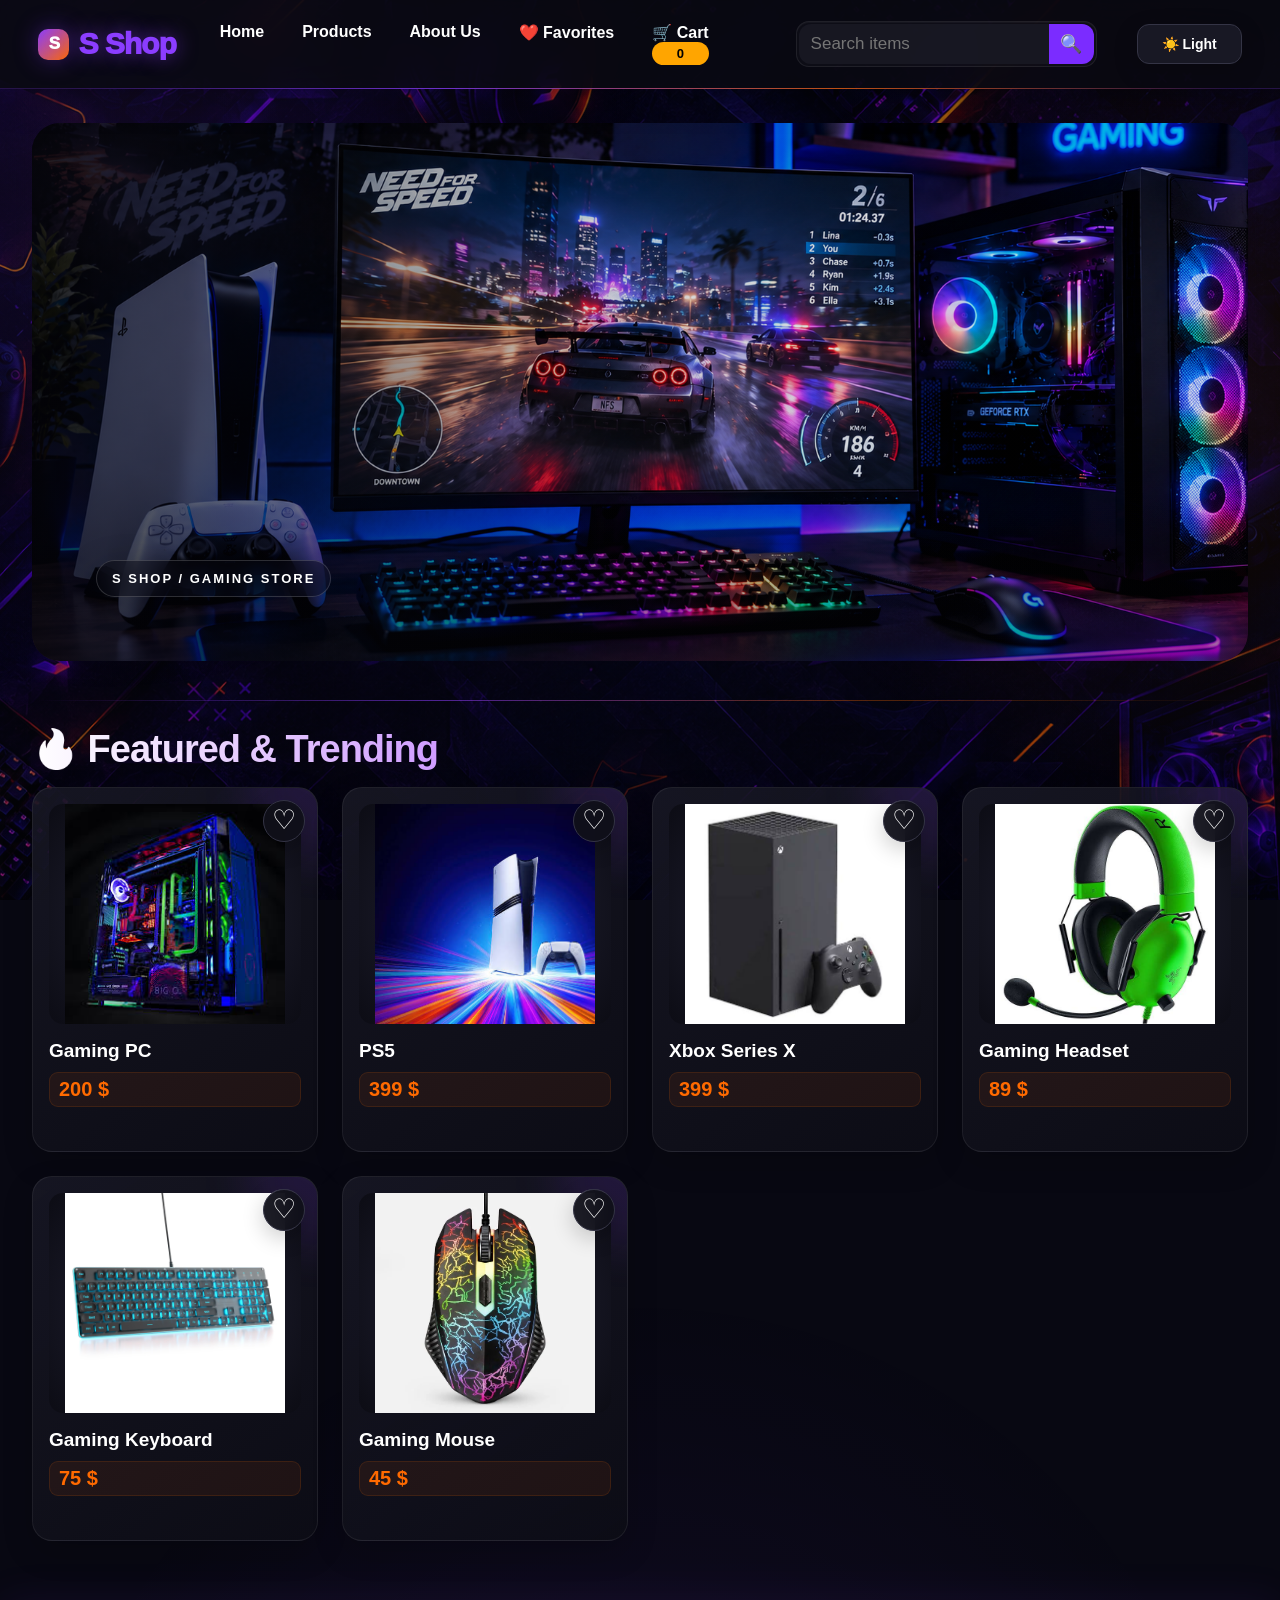
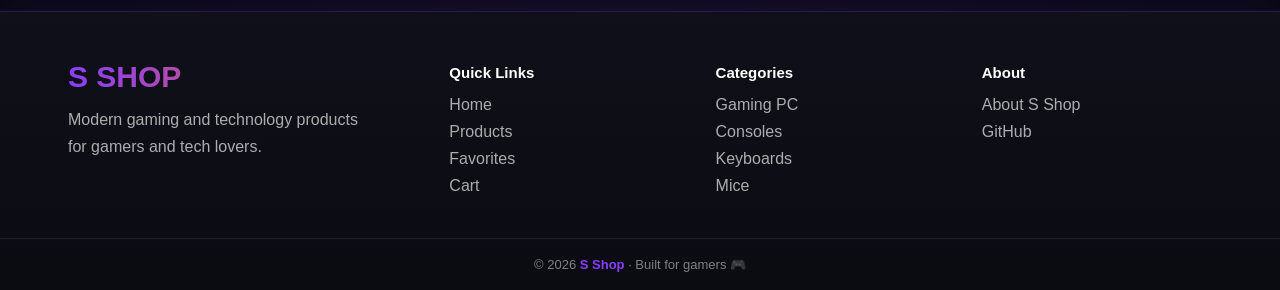
==== commit 93e7afb7: "Show featured products only on Home" ====
--- a/index.html
+++ b/index.html
@@ -165,32 +165,6 @@
                 <img src="./media/mouse.jpg" alt="Gaming Mouse">
                 <h2>Gaming Mouse</h2>
                 <p class="price">45 $</p>
-            </div>
-
-        
-            <div class="product-card product-new" data-name="PS5 Slim" data-price="449 $" data-category="Console" data-description="A slimmer PlayStation 5 with fast SSD loading and next-generation gaming performance." data-stock="New" data-rating="4.9" data-reviews="174" data-shipping="Free Shipping" data-warranty="1 Year Warranty" data-specs="CPU|8-Core AMD Zen 2;GPU|AMD RDNA 2;Storage|1 TB SSD;Resolution|Up to 4K;Features|Ray Tracing">
-                <span class="product-badge">NEW</span><button class="favorite-button" type="button">♡</button>
-                <img src="./media/PS5.jpg" alt="PS5 Slim"><h2>PS5 Slim</h2><p class="price">449 $</p>
-            </div>
-            <div class="product-card product-hot" data-name="Xbox Series S" data-price="299 $" data-category="Console" data-description="Compact Xbox console built for fast loading and smooth next-generation gaming." data-stock="In Stock" data-rating="4.7" data-reviews="152" data-shipping="Free Shipping" data-warranty="1 Year Warranty" data-specs="CPU|8-Core AMD Zen 2;GPU|AMD RDNA 2;Storage|512 GB SSD;Resolution|Up to 1440p;Features|Quick Resume">
-                <span class="product-badge">HOT</span><button class="favorite-button" type="button">♡</button>
-                <img src="./media/xbox.jpg" alt="Xbox Series S"><h2>Xbox Series S</h2><p class="price">299 $</p>
-            </div>
-            <div class="product-card product-new" data-name="Gaming Laptop" data-price="999 $" data-category="Laptop" data-description="A portable gaming laptop with a high-performance processor, dedicated graphics and fast SSD storage." data-stock="New" data-rating="4.8" data-reviews="119" data-shipping="Free Shipping" data-warranty="2 Year Warranty" data-specs="CPU|High Performance CPU;GPU|Dedicated Graphics;RAM|16 GB;Storage|1 TB SSD;Display|144 Hz">
-                <span class="product-badge">NEW</span><button class="favorite-button" type="button">♡</button>
-                <img src="./media/pc.jpg" alt="Gaming Laptop"><h2>Gaming Laptop</h2><p class="price">999 $</p>
-            </div>
-            <div class="product-card product-sale" data-name="RGB Gaming Headset Pro" data-price="69 $" data-category="Headset" data-description="Immersive gaming headset with virtual surround sound, RGB lighting and a clear microphone." data-stock="Sale" data-rating="4.6" data-reviews="203" data-shipping="Free Shipping" data-warranty="1 Year Warranty" data-specs="Audio|Virtual Surround;Connection|USB;Microphone|Noise Reduction;Lighting|RGB;Comfort|Memory Foam">
-                <span class="product-badge">SALE</span><button class="favorite-button" type="button">♡</button>
-                <img src="./media/Headset.jpg" alt="RGB Gaming Headset Pro"><h2>RGB Headset Pro</h2><p class="price">69 $</p>
-            </div>
-            <div class="product-card product-hot" data-name="Mechanical RGB Keyboard Pro" data-price="99 $" data-category="Keyboard" data-description="Premium mechanical keyboard with RGB backlighting, anti-ghosting and a fast gaming response." data-stock="In Stock" data-rating="4.9" data-reviews="176" data-shipping="Free Shipping" data-warranty="2 Year Warranty" data-specs="Switch|Mechanical;Connection|USB-C;Lighting|Per-Key RGB;Layout|Full Size;Keys|Anti-Ghosting">
-                <span class="product-badge">HOT</span><button class="favorite-button" type="button">♡</button>
-                <img src="./media/keyboard.jpg" alt="Mechanical RGB Keyboard Pro"><h2>Keyboard Pro</h2><p class="price">99 $</p>
-            </div>
-            <div class="product-card product-sale" data-name="Precision Gaming Mouse Pro" data-price="59 $" data-category="Mouse" data-description="Lightweight gaming mouse with a precision sensor, programmable buttons and RGB lighting." data-stock="Sale" data-rating="4.8" data-reviews="164" data-shipping="Free Shipping" data-warranty="2 Year Warranty" data-specs="Sensor|High Precision Sensor;DPI|Up to 16000 DPI;Connection|USB;Buttons|8 Buttons;Lighting|RGB">
-                <span class="product-badge">SALE</span><button class="favorite-button" type="button">♡</button>
-                <img src="./media/mouse.jpg" alt="Precision Gaming Mouse Pro"><h2>Mouse Pro</h2><p class="price">59 $</p>
             </div>
         </div>
     </main>
--- a/design.css
+++ b/design.css
@@ -1296,3 +1296,464 @@
 @media (max-width:700px) {
     .theme-toggle { width:100%; }
 }
+
+/* =========================
+   S SHOP VISUAL UPGRADE 2026
+========================= */
+:root{
+    --ss-purple:#8b3dff;
+    --ss-purple2:#b86cff;
+    --ss-orange:#ff6a00;
+    --ss-bg:#080812;
+    --ss-card:rgba(18,18,28,.78);
+}
+body{font-family:Inter,Segoe UI,Arial,sans-serif;}
+.head{
+    position:sticky;top:0;z-index:5000;
+    padding:14px clamp(16px,3vw,42px);
+    background:rgba(10,10,18,.82);
+    backdrop-filter:blur(18px);
+    border-bottom:1px solid rgba(139,61,255,.22);
+    box-shadow:0 10px 35px rgba(0,0,0,.22);
+}
+.head h1{font-size:30px;letter-spacing:-1px;text-shadow:0 0 20px rgba(139,61,255,.55);}
+.head nav a{font-size:16px;font-weight:700;transition:.22s ease;}
+.head nav a:hover{transform:translateY(-2px);text-shadow:0 0 15px rgba(255,106,0,.55);}
+.search-form input{border-radius:12px 0 0 12px;background:rgba(26,26,38,.78);transition:.2s ease;}
+.search-form input:focus{box-shadow:0 0 0 3px rgba(139,61,255,.14);}
+.search-form button{border-radius:0 12px 12px 0;}
+.theme-toggle{border-radius:12px!important;}
+.hero{
+    width:100%;height:clamp(300px,42vw,560px);object-fit:cover;
+    border-radius:26px;display:block;
+    box-shadow:0 25px 70px rgba(0,0,0,.38),0 0 45px rgba(139,61,255,.12);
+    transition:transform .45s ease,filter .45s ease;
+}
+.hero:hover{transform:scale(1.008);filter:saturate(1.08);}
+main,.main{max-width:1550px;margin:34px auto;}
+.products{gap:24px;margin-top:34px;}
+.product-card{
+    min-height:365px;height:auto;padding:16px;
+    background:linear-gradient(145deg,rgba(24,24,36,.88),rgba(13,13,22,.92));
+    border:1px solid rgba(255,255,255,.07);
+    border-radius:20px;
+    box-shadow:0 12px 30px rgba(0,0,0,.18);
+    transition:transform .28s ease,box-shadow .28s ease,border-color .28s ease;
+}
+.product-card:hover{
+    transform:translateY(-9px);
+    border-color:rgba(139,61,255,.7);
+    box-shadow:0 18px 45px rgba(0,0,0,.32),0 0 28px rgba(139,61,255,.16);
+}
+.product-card img{height:220px;border-radius:14px;background:radial-gradient(circle,#242438,#0c0c14);transition:transform .3s ease;}
+.product-card:hover img{transform:scale(1.055);}
+.product-card h2{font-size:19px;margin-top:16px;}
+.product-card .price{font-size:20px;}
+.product-badge{
+    position:absolute;left:14px;top:14px;z-index:60;
+    padding:6px 10px;border-radius:999px;
+    background:linear-gradient(90deg,var(--ss-purple),var(--ss-orange));
+    color:#fff;font-size:11px;font-weight:900;letter-spacing:.7px;
+    box-shadow:0 5px 18px rgba(139,61,255,.3);
+}
+.product-hot .product-badge{background:linear-gradient(90deg,#ff3d00,#ff8a00);}
+.product-sale .product-badge{background:linear-gradient(90deg,#00a878,#42e695);}
+.product-new .product-badge{background:linear-gradient(90deg,#7b2cff,#c76cff);}
+.products::before{
+    content:"🔥 Featured & Trending";
+    grid-column:1/-1;
+    font-size:clamp(25px,3vw,38px);
+    font-weight:900;
+    letter-spacing:-1px;
+    margin:0 0 -8px;
+    background:linear-gradient(90deg,#fff,var(--ss-purple2),var(--ss-orange));
+    -webkit-background-clip:text;background-clip:text;color:transparent;
+}
+@media(max-width:700px){
+    .products{gap:14px;}
+    .product-card{min-height:330px;padding:12px;}
+    .product-card img{height:190px;}
+}
+html[data-theme="light"] .head{background:rgba(255,255,255,.82);}
+html[data-theme="light"] .product-card{background:rgba(255,255,255,.9);box-shadow:0 12px 30px rgba(30,30,50,.09);}
+html[data-theme="light"] .products::before{color:#171722;background:none;-webkit-text-fill-color:#171722;}
+
+
+/* =========================================================
+   S SHOP // SIGNATURE UI SYSTEM
+   Premium frontend polish — 2026
+========================================================= */
+:root{
+    --ss-bg-0:#06060d;
+    --ss-bg-1:#0b0b14;
+    --ss-surface:rgba(18,18,30,.72);
+    --ss-line:rgba(255,255,255,.075);
+    --ss-purple:#8b3dff;
+    --ss-violet:#b66cff;
+    --ss-orange:#ff6a00;
+    --ss-text:#f7f7fb;
+    --ss-muted:#9696a9;
+    --ss-green:#28d17c;
+    --ss-radius:22px;
+}
+
+html{scroll-behavior:smooth;}
+::selection{background:rgba(139,61,255,.72);color:#fff;}
+::-webkit-scrollbar{width:10px;}
+::-webkit-scrollbar-track{background:#07070e;}
+::-webkit-scrollbar-thumb{
+    background:linear-gradient(var(--ss-purple),var(--ss-orange));
+    border-radius:999px;
+    border:2px solid #07070e;
+}
+
+body{
+    min-height:100vh;
+    overflow-x:hidden;
+    background:
+        radial-gradient(circle at 8% 8%,rgba(139,61,255,.10),transparent 26%),
+        radial-gradient(circle at 92% 20%,rgba(255,106,0,.07),transparent 23%),
+        radial-gradient(circle at 50% 100%,rgba(139,61,255,.07),transparent 30%);
+}
+
+/* Ambient grid = subtle "real product" feel */
+body::before{
+    content:"";
+    position:fixed;
+    inset:0;
+    z-index:-1;
+    pointer-events:none;
+    opacity:.28;
+    background-image:
+        linear-gradient(rgba(255,255,255,.018) 1px,transparent 1px),
+        linear-gradient(90deg,rgba(255,255,255,.018) 1px,transparent 1px);
+    background-size:42px 42px;
+    mask-image:linear-gradient(to bottom,black,transparent 85%);
+}
+
+.head{
+    isolation:isolate;
+    min-height:68px;
+}
+.head::after{
+    content:"";
+    position:absolute;
+    left:4%;
+    right:4%;
+    bottom:-1px;
+    height:1px;
+    background:linear-gradient(90deg,transparent,var(--ss-purple),var(--ss-orange),transparent);
+    opacity:.7;
+    pointer-events:none;
+}
+.head h1{
+    position:relative;
+    display:inline-flex;
+    align-items:center;
+    gap:9px;
+    margin:0;
+    font-weight:950;
+}
+.head h1::before{
+    content:"S";
+    display:grid;
+    place-items:center;
+    width:31px;
+    height:31px;
+    border-radius:10px;
+    background:linear-gradient(135deg,var(--ss-purple),var(--ss-orange));
+    color:#fff;
+    font-size:17px;
+    box-shadow:0 0 25px rgba(139,61,255,.34);
+}
+.head nav a{
+    position:relative;
+    padding:9px 4px;
+}
+.head nav a::after{
+    content:"";
+    position:absolute;
+    left:50%;
+    bottom:2px;
+    width:0;
+    height:2px;
+    border-radius:99px;
+    background:linear-gradient(90deg,var(--ss-purple),var(--ss-orange));
+    transform:translateX(-50%);
+    transition:width .22s ease;
+}
+.head nav a:hover::after{width:72%;}
+
+.search-form{
+    border:1px solid var(--ss-line);
+    border-radius:13px;
+    padding:2px;
+    background:rgba(255,255,255,.025);
+    box-shadow:inset 0 1px rgba(255,255,255,.035);
+}
+.search-form input{
+    border:none!important;
+    outline:none;
+}
+.search-form:focus-within{
+    border-color:rgba(139,61,255,.7);
+    box-shadow:0 0 0 4px rgba(139,61,255,.10),0 8px 30px rgba(0,0,0,.18);
+}
+.search-form button{
+    transition:transform .2s ease,background .2s ease;
+}
+.search-form button:hover{transform:scale(1.04);}
+
+/* Hero gets a cinematic overlay without touching the image asset */
+.main > div:first-child{
+    position:relative;
+    overflow:hidden;
+    border-radius:28px;
+}
+.main > div:first-child::before{
+    content:"";
+    position:absolute;
+    inset:0;
+    z-index:1;
+    pointer-events:none;
+    background:
+        linear-gradient(90deg,rgba(4,4,10,.70) 0%,rgba(4,4,10,.16) 48%,rgba(4,4,10,.06) 100%),
+        linear-gradient(0deg,rgba(4,4,10,.35),transparent 35%);
+}
+.main > div:first-child::after{
+    content:"S SHOP  /  GAMING STORE";
+    position:absolute;
+    z-index:2;
+    left:clamp(20px,5vw,72px);
+    bottom:clamp(20px,5vw,64px);
+    padding:10px 15px;
+    border:1px solid rgba(255,255,255,.16);
+    border-radius:999px;
+    background:rgba(8,8,16,.42);
+    backdrop-filter:blur(12px);
+    color:#fff;
+    font-size:clamp(10px,1.2vw,13px);
+    font-weight:900;
+    letter-spacing:2px;
+    box-shadow:0 10px 35px rgba(0,0,0,.25);
+}
+.hero{
+    position:relative;
+    transition:transform .65s cubic-bezier(.2,.8,.2,1),filter .5s ease;
+}
+.main > div:first-child:hover .hero{
+    transform:scale(1.018);
+    filter:saturate(1.08) contrast(1.02);
+}
+
+/* Product area feels like a designed catalog */
+.products{
+    position:relative;
+    align-items:stretch;
+}
+.products::after{
+    content:"";
+    grid-column:1/-1;
+    height:1px;
+    margin:5px 0 2px;
+    background:linear-gradient(90deg,transparent,rgba(139,61,255,.55),rgba(255,106,0,.35),transparent);
+    order:-1;
+}
+.product-card{
+    position:relative;
+    overflow:hidden;
+    isolation:isolate;
+    cursor:pointer;
+}
+.product-card::before{
+    content:"";
+    position:absolute;
+    inset:-1px;
+    z-index:-1;
+    border-radius:inherit;
+    padding:1px;
+    background:linear-gradient(135deg,rgba(139,61,255,.45),transparent 35%,transparent 65%,rgba(255,106,0,.22));
+    -webkit-mask:linear-gradient(#000 0 0) content-box,linear-gradient(#000 0 0);
+    -webkit-mask-composite:xor;
+    mask-composite:exclude;
+    opacity:0;
+    transition:opacity .3s ease;
+}
+.product-card:hover::before{opacity:1;}
+.product-card::after{
+    content:"";
+    position:absolute;
+    width:150px;
+    height:150px;
+    right:-80px;
+    top:-80px;
+    border-radius:50%;
+    background:rgba(139,61,255,.13);
+    filter:blur(22px);
+    transition:transform .4s ease;
+    pointer-events:none;
+}
+.product-card:hover::after{transform:translate(-35px,35px);}
+
+.product-card img{
+    position:relative;
+    z-index:2;
+}
+.product-card h2,
+.product-card .price{
+    position:relative;
+    z-index:4;
+}
+.product-card h2{
+    transition:color .2s ease,transform .2s ease;
+}
+.product-card:hover h2{
+    color:#fff;
+    transform:translateX(2px);
+}
+.product-card .price{
+    display:inline-flex;
+    padding:5px 9px;
+    border-radius:9px;
+    background:rgba(255,106,0,.08);
+    border:1px solid rgba(255,106,0,.13);
+}
+
+/* Favorite button = premium glass control */
+.favorite-button{
+    z-index:20!important;
+    backdrop-filter:blur(10px);
+    box-shadow:0 7px 22px rgba(0,0,0,.20);
+    transition:transform .2s ease,background .2s ease,box-shadow .2s ease;
+}
+.favorite-button:hover{
+    transform:scale(1.10) rotate(-4deg);
+    box-shadow:0 10px 28px rgba(139,61,255,.24);
+}
+.favorite-button.favorite-active{
+    background:rgba(255,70,110,.13)!important;
+    border-color:rgba(255,70,110,.42)!important;
+    color:#ff5475!important;
+}
+
+/* Badges get depth */
+.product-badge{
+    animation:ssBadgeIn .5s ease both;
+}
+@keyframes ssBadgeIn{
+    from{opacity:0;transform:translateY(-5px) scale(.94);}
+    to{opacity:1;transform:none;}
+}
+
+/* Popup */
+.popup-content{
+    border:1px solid rgba(255,255,255,.10);
+    box-shadow:0 35px 100px rgba(0,0,0,.55),0 0 60px rgba(139,61,255,.12);
+}
+.popup-image-wrap{
+    box-shadow:inset 0 0 50px rgba(139,61,255,.06);
+}
+.close-popup{
+    transition:transform .2s ease,background .2s ease;
+}
+.close-popup:hover{
+    transform:rotate(90deg) scale(1.05);
+}
+
+/* Buttons: one coherent interaction language */
+.buy-button,.favorite-popup-button,.checkout-button,.continue-shopping{
+    position:relative;
+    overflow:hidden;
+    transition:transform .2s ease,box-shadow .2s ease,filter .2s ease;
+}
+.buy-button::before,.favorite-popup-button::before,.checkout-button::before,.continue-shopping::before{
+    content:"";
+    position:absolute;
+    top:0;
+    left:-120%;
+    width:70%;
+    height:100%;
+    transform:skewX(-18deg);
+    background:linear-gradient(90deg,transparent,rgba(255,255,255,.18),transparent);
+    transition:left .55s ease;
+}
+.buy-button:hover::before,.favorite-popup-button:hover::before,
+.checkout-button:hover::before,.continue-shopping:hover::before{left:150%;}
+.buy-button:hover,.favorite-popup-button:hover,.checkout-button:hover,.continue-shopping:hover{
+    box-shadow:0 12px 30px rgba(139,61,255,.18);
+}
+
+/* Cart counter pulse when it changes */
+#cartCount{
+    box-shadow:0 0 0 0 rgba(255,106,0,.45);
+}
+#cartCount.ss-pop{animation:ssCartPop .42s ease;}
+@keyframes ssCartPop{
+    0%{transform:scale(1);}
+    45%{transform:scale(1.28);box-shadow:0 0 0 7px rgba(255,106,0,0);}
+    100%{transform:scale(1);}
+}
+
+/* Theme button feels like a real control */
+.theme-toggle{
+    position:relative;
+    overflow:hidden;
+    box-shadow:0 8px 24px rgba(0,0,0,.18);
+}
+.theme-toggle:active{transform:scale(.96)!important;}
+
+/* Focus accessibility */
+button:focus-visible,a:focus-visible,input:focus-visible{
+    outline:2px solid var(--ss-violet);
+    outline-offset:3px;
+}
+
+/* Mobile: keep the premium look without crowding */
+@media(max-width:700px){
+    body::before{background-size:30px 30px;}
+    .main > div:first-child{border-radius:18px;}
+    .main > div:first-child::after{
+        left:16px;
+        bottom:16px;
+        letter-spacing:1.2px;
+        font-size:9px;
+    }
+    .product-card:hover{transform:translateY(-4px);}
+    .product-card:hover img{transform:scale(1.025);}
+}
+
+/* Light theme polish */
+html[data-theme="light"] body{
+    background:
+        radial-gradient(circle at 8% 8%,rgba(139,61,255,.08),transparent 28%),
+        radial-gradient(circle at 92% 20%,rgba(255,106,0,.06),transparent 24%),
+        #f5f6fa;
+}
+html[data-theme="light"] body::before{
+    opacity:.55;
+    background-image:
+        linear-gradient(rgba(50,50,70,.035) 1px,transparent 1px),
+        linear-gradient(90deg,rgba(50,50,70,.035) 1px,transparent 1px);
+}
+html[data-theme="light"] .main > div:first-child::before{
+    background:linear-gradient(90deg,rgba(8,8,18,.52),rgba(8,8,18,.08) 55%,transparent);
+}
+html[data-theme="light"] .main > div:first-child::after{
+    background:rgba(255,255,255,.68);
+    color:#171722;
+    border-color:rgba(30,30,50,.10);
+}
+html[data-theme="light"] .product-card:hover h2{color:#171722;}
+html[data-theme="light"] .product-card .price{
+    background:rgba(255,106,0,.07);
+}
+
+/* Reduced motion */
+@media(prefers-reduced-motion:reduce){
+    *,*::before,*::after{
+        scroll-behavior:auto!important;
+        animation-duration:.01ms!important;
+        animation-iteration-count:1!important;
+        transition-duration:.01ms!important;
+    }
+}
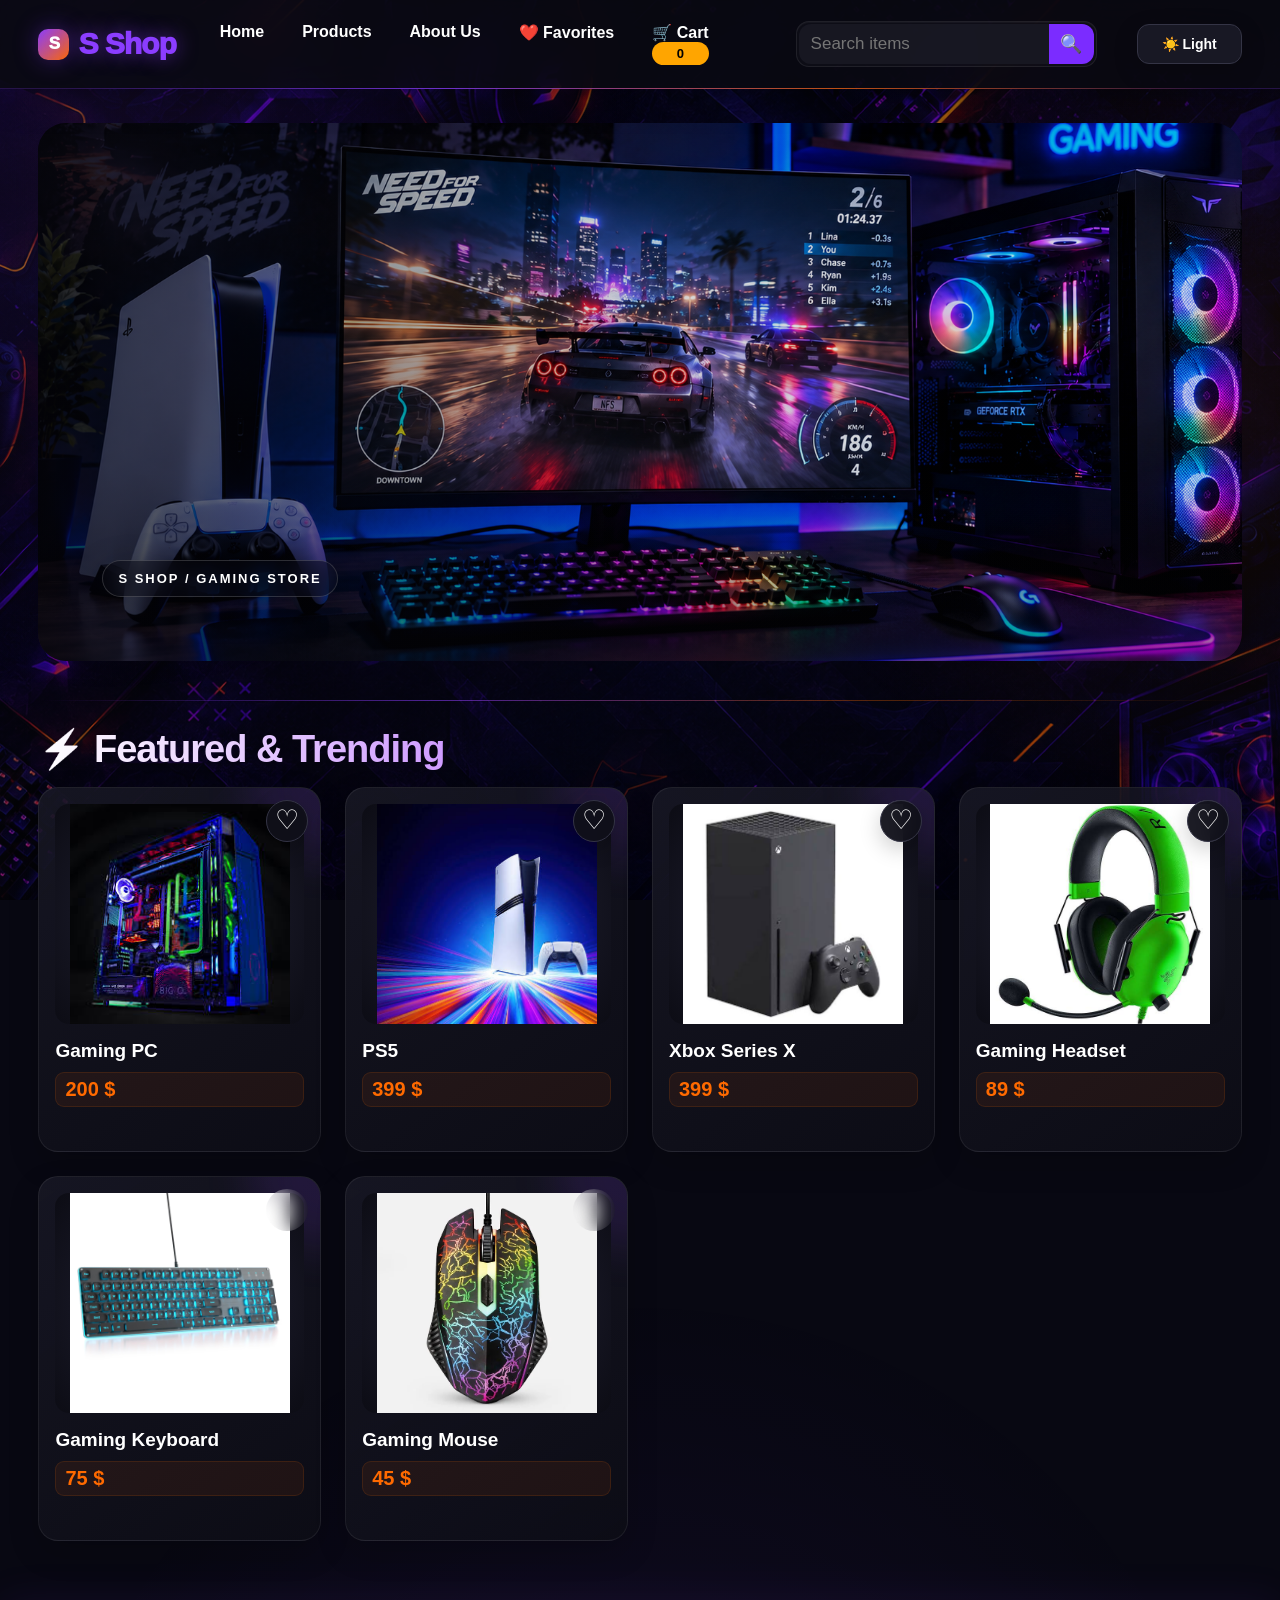
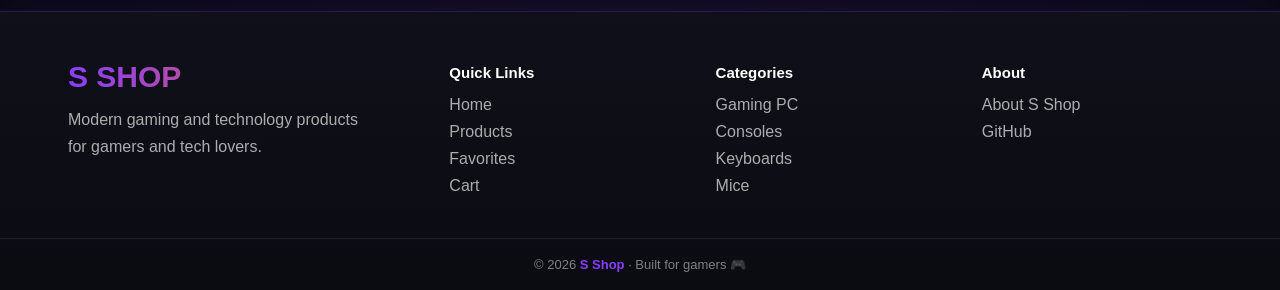
==== commit ae8aae90: "Enable SShop device detection on page" ====
--- a/index.html
+++ b/index.html
@@ -537,6 +537,7 @@
 };
     </script>
 
+    <script src="device-detection.js"></script>
     <script src="theme.js"></script>
 
 
--- a/design.css
+++ b/design.css
@@ -1360,7 +1360,7 @@
 .product-sale .product-badge{background:linear-gradient(90deg,#00a878,#42e695);}
 .product-new .product-badge{background:linear-gradient(90deg,#7b2cff,#c76cff);}
 .products::before{
-    content:"🔥 Featured & Trending";
+    content: "⚡ Featured & Trending";
     grid-column:1/-1;
     font-size:clamp(25px,3vw,38px);
     font-weight:900;
@@ -1757,3 +1757,171 @@
         transition-duration:.01ms!important;
     }
 }
+
+
+/* =========================================================
+   S SHOP DEVICE-AWARE UI
+   Automatically adapts to Mobile / Tablet / Laptop / Desktop / TV.
+   Product Card design is intentionally preserved.
+========================================================= */
+
+body.device-mobile .main,
+body.device-tablet .main,
+body.device-laptop .main,
+body.device-desktop .main,
+body.device-tv .main {
+    transition: max-width 0.2s ease;
+}
+
+/* 📱 Mobile */
+body.device-mobile .head {
+    gap: 14px;
+    padding: 14px 16px;
+}
+
+body.device-mobile .head h1 {
+    font-size: 28px;
+}
+
+body.device-mobile .head nav {
+    width: 100%;
+    gap: 10px 16px;
+}
+
+body.device-mobile .head nav a {
+    font-size: 14px;
+}
+
+body.device-mobile .products {
+    grid-template-columns: repeat(2, minmax(0, 1fr));
+    gap: 12px;
+}
+
+body.device-mobile .hero {
+    max-height: 300px;
+}
+
+/* 📱 Tablet */
+body.device-tablet .head {
+    gap: 24px;
+    padding: 18px 22px;
+}
+
+body.device-tablet .products {
+    grid-template-columns: repeat(3, minmax(0, 1fr));
+    gap: 16px;
+}
+
+body.device-tablet .hero {
+    max-height: 420px;
+}
+
+/* 💻 Laptop */
+body.device-laptop .main {
+    width: 94%;
+    max-width: 1450px;
+}
+
+body.device-laptop .products {
+    grid-template-columns: repeat(4, minmax(0, 1fr));
+}
+
+/* 🖥️ Desktop */
+body.device-desktop .main {
+    width: 94%;
+    max-width: 1650px;
+}
+
+body.device-desktop .products {
+    grid-template-columns: repeat(5, minmax(0, 1fr));
+}
+
+/* 📺 TV */
+body.device-tv {
+    font-size: 20px;
+}
+
+body.device-tv .head {
+    padding: 28px 42px;
+    gap: 42px;
+}
+
+body.device-tv .head h1 {
+    font-size: 42px;
+}
+
+body.device-tv .head nav {
+    gap: 34px;
+}
+
+body.device-tv .head nav a,
+body.device-tv .theme-toggle,
+body.device-tv .search-form input,
+body.device-tv .search-form button {
+    font-size: 20px;
+}
+
+body.device-tv .main {
+    width: 92%;
+    max-width: 1900px;
+    margin-top: 38px;
+}
+
+body.device-tv .hero {
+    max-height: 620px;
+}
+
+body.device-tv .products {
+    grid-template-columns: repeat(4, minmax(0, 1fr));
+    gap: 28px;
+}
+
+body.device-tv .product-card {
+    height: 430px;
+    padding: 20px;
+}
+
+body.device-tv .product-card h2 {
+    font-size: 24px;
+}
+
+body.device-tv .product-card .price {
+    font-size: 21px;
+}
+
+body.device-tv button,
+body.device-tv a {
+    -webkit-tap-highlight-color: transparent;
+}
+
+body.device-tv .popup-content {
+    width: min(1500px, 90vw);
+    font-size: 20px;
+}
+
+/* Portrait devices get a compact grid automatically. */
+body.device-mobile[data-orientation="portrait"] .products,
+body.device-tablet[data-orientation="portrait"] .products {
+    grid-template-columns: repeat(2, minmax(0, 1fr));
+}
+
+/* Landscape mobile/tablet can use the extra width. */
+body.device-mobile[data-orientation="landscape"] .products {
+    grid-template-columns: repeat(3, minmax(0, 1fr));
+}
+
+body.device-tablet[data-orientation="landscape"] .products {
+    grid-template-columns: repeat(4, minmax(0, 1fr));
+}
+
+/* Respect reduced-motion preferences. */
+@media (prefers-reduced-motion: reduce) {
+    body.device-mobile *,
+    body.device-tablet *,
+    body.device-laptop *,
+    body.device-desktop *,
+    body.device-tv * {
+        scroll-behavior: auto !important;
+        transition-duration: 0.01ms !important;
+    }
+}
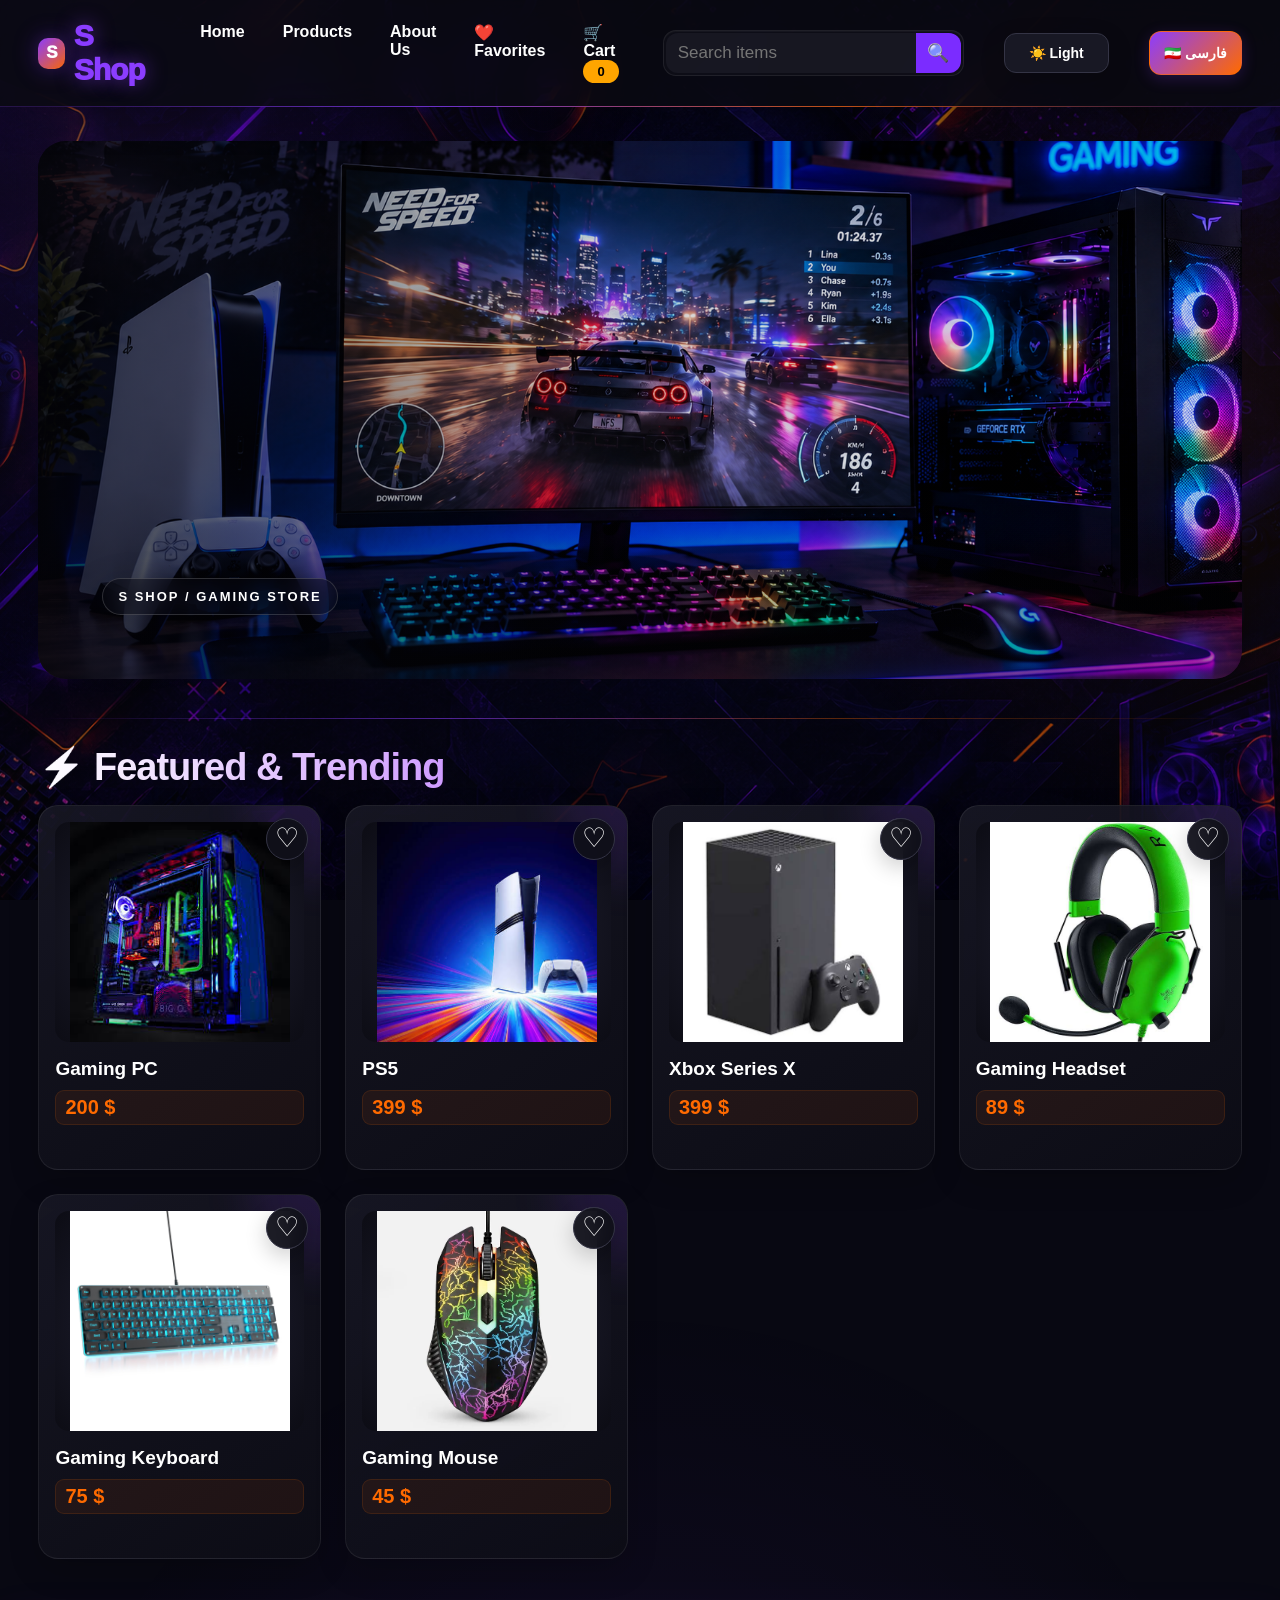
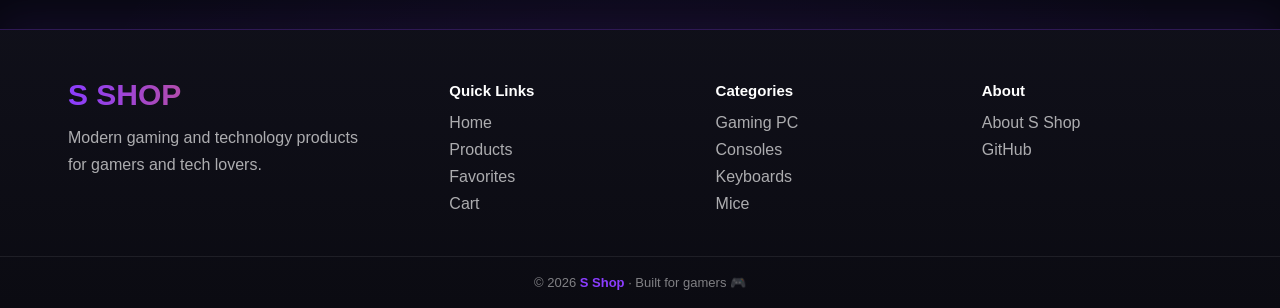
==== commit 8ea508ab: "Enable Persian-English language switcher on index.html" ====
--- a/index.html
+++ b/index.html
@@ -576,5 +576,6 @@
         </div>
     </footer>
 
+    <script src="./language.js"></script>
 </body>
 </html>
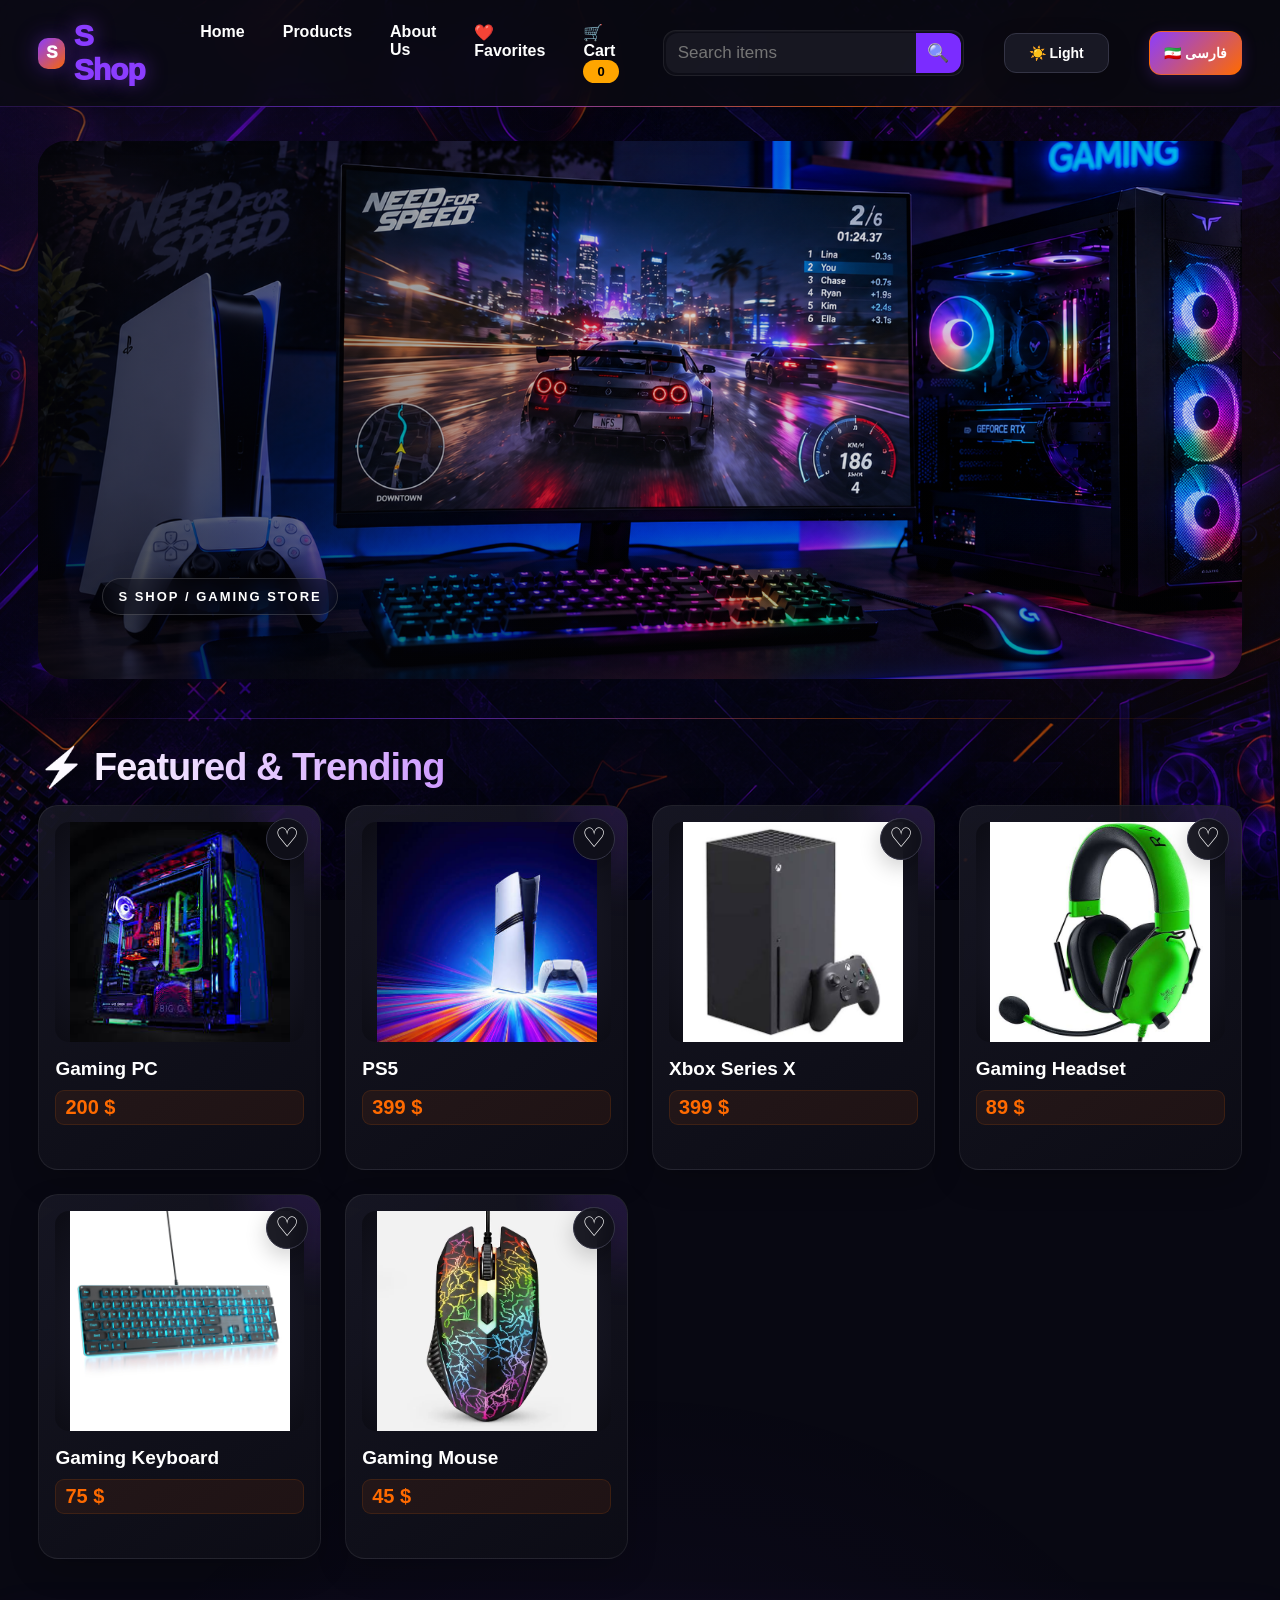
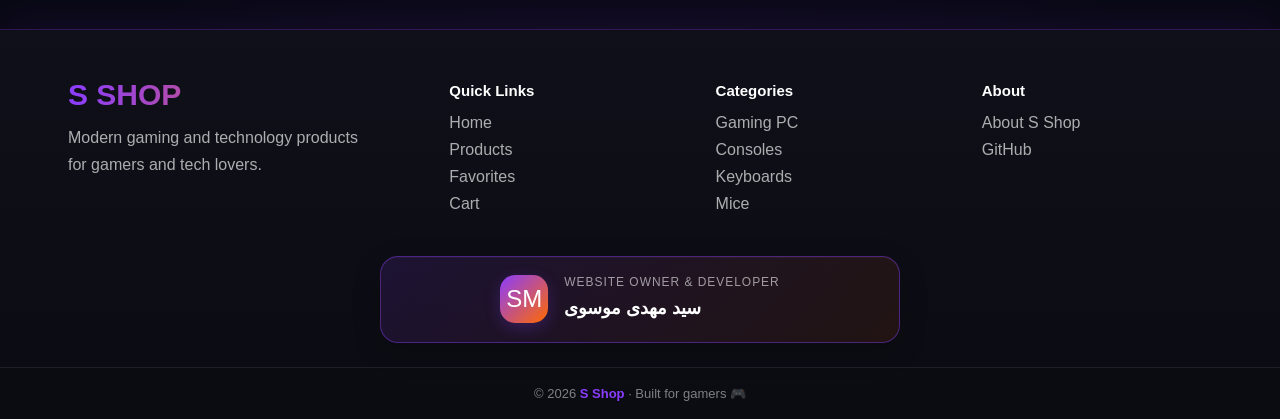
==== commit 46047bd6: "Show website owner credit in footer" ====
--- a/index.html
+++ b/index.html
@@ -571,6 +571,14 @@
             </div>
         </div>
 
+        <div class="sshop-owner-credit" aria-label="Website owner">
+            <div class="sshop-owner-avatar" aria-hidden="true">SM</div>
+            <div class="sshop-owner-copy">
+                <p class="sshop-owner-label">Website Owner &amp; Developer</p>
+                <p class="sshop-owner-name" lang="fa" dir="rtl">سید مهدی موسوی</p>
+            </div>
+        </div>
+
         <div class="sshop-footer-bottom">
             © 2026 <strong>S Shop</strong> · Built for gamers 🎮
         </div>
--- a/footer.css
+++ b/footer.css
@@ -81,3 +81,54 @@
         padding: 16px 20px;
     }
 }
+
+
+/* Website owner credit */
+.sshop-owner-credit {
+    width: min(520px, calc(100% - 40px));
+    margin: 0 auto 24px;
+    padding: 18px 24px;
+    display: flex;
+    align-items: center;
+    justify-content: center;
+    gap: 16px;
+    text-align: left;
+    border: 1px solid rgba(139, 61, 255, .42);
+    border-radius: 18px;
+    background: linear-gradient(135deg, rgba(139, 61, 255, .13), rgba(255, 106, 0, .09));
+    box-shadow: 0 8px 28px rgba(0, 0, 0, .18), inset 0 1px rgba(255,255,255,.04);
+}
+.sshop-owner-avatar {
+    flex: 0 0 48px;
+    width: 48px;
+    height: 48px;
+    display: grid;
+    place-items: center;
+    border-radius: 15px;
+    color: #fff;
+    font-size: 24px;
+    background: linear-gradient(135deg, #8b3dff, #ff6a00);
+    box-shadow: 0 5px 16px rgba(139, 61, 255, .24);
+}
+.sshop-owner-copy { display: flex; flex-direction: column; gap: 3px; }
+.sshop-owner-label {
+    margin: 0;
+    color: rgba(255,255,255,.58);
+    font-size: 12px;
+    letter-spacing: .08em;
+    text-transform: uppercase;
+}
+.sshop-owner-name {
+    margin: 0;
+    color: #fff;
+    font-size: 18px;
+    font-weight: 800;
+    line-height: 1.8;
+}
+body.sshop-persian .sshop-owner-credit { direction: rtl; text-align: right; }
+body.sshop-persian .sshop-owner-label { letter-spacing: 0; }
+@media (max-width: 520px) {
+    .sshop-owner-credit { padding: 15px 17px; gap: 12px; }
+    .sshop-owner-avatar { width: 42px; height: 42px; flex-basis: 42px; }
+    .sshop-owner-name { font-size: 16px; }
+}
